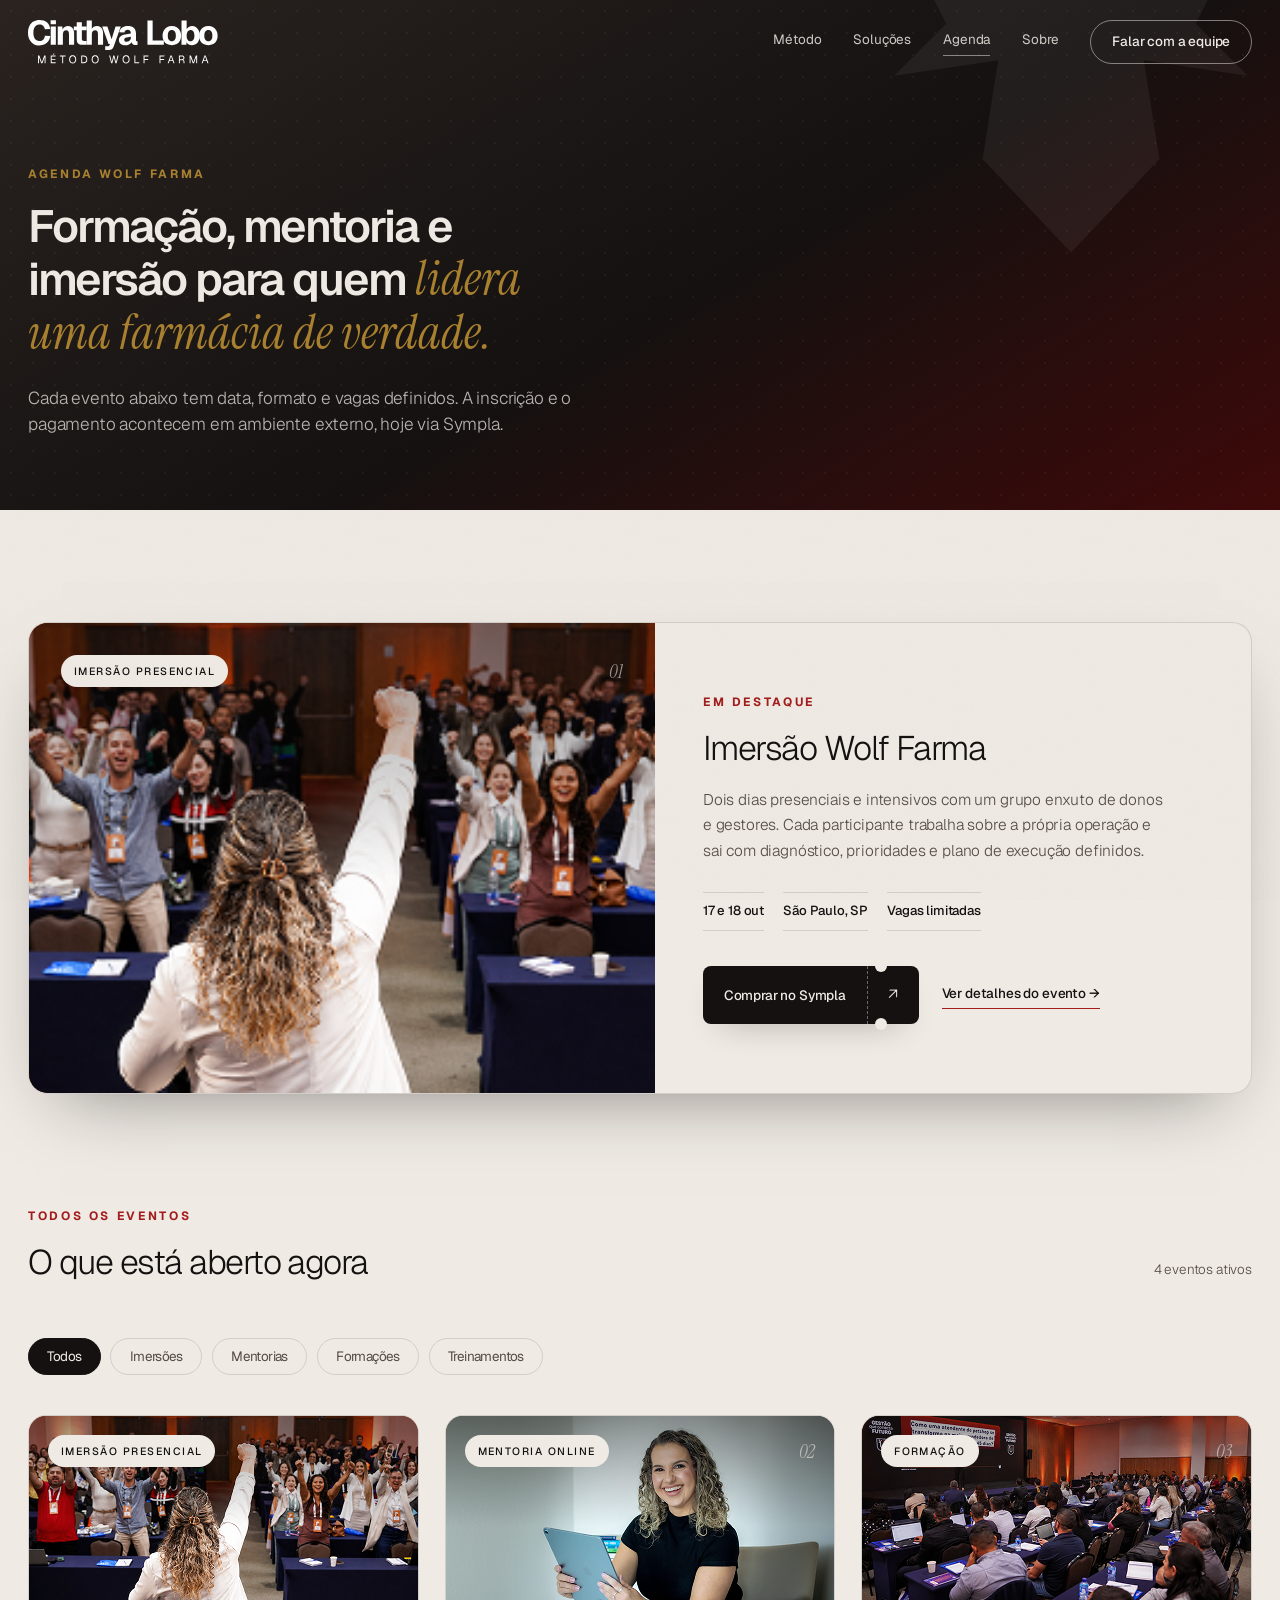
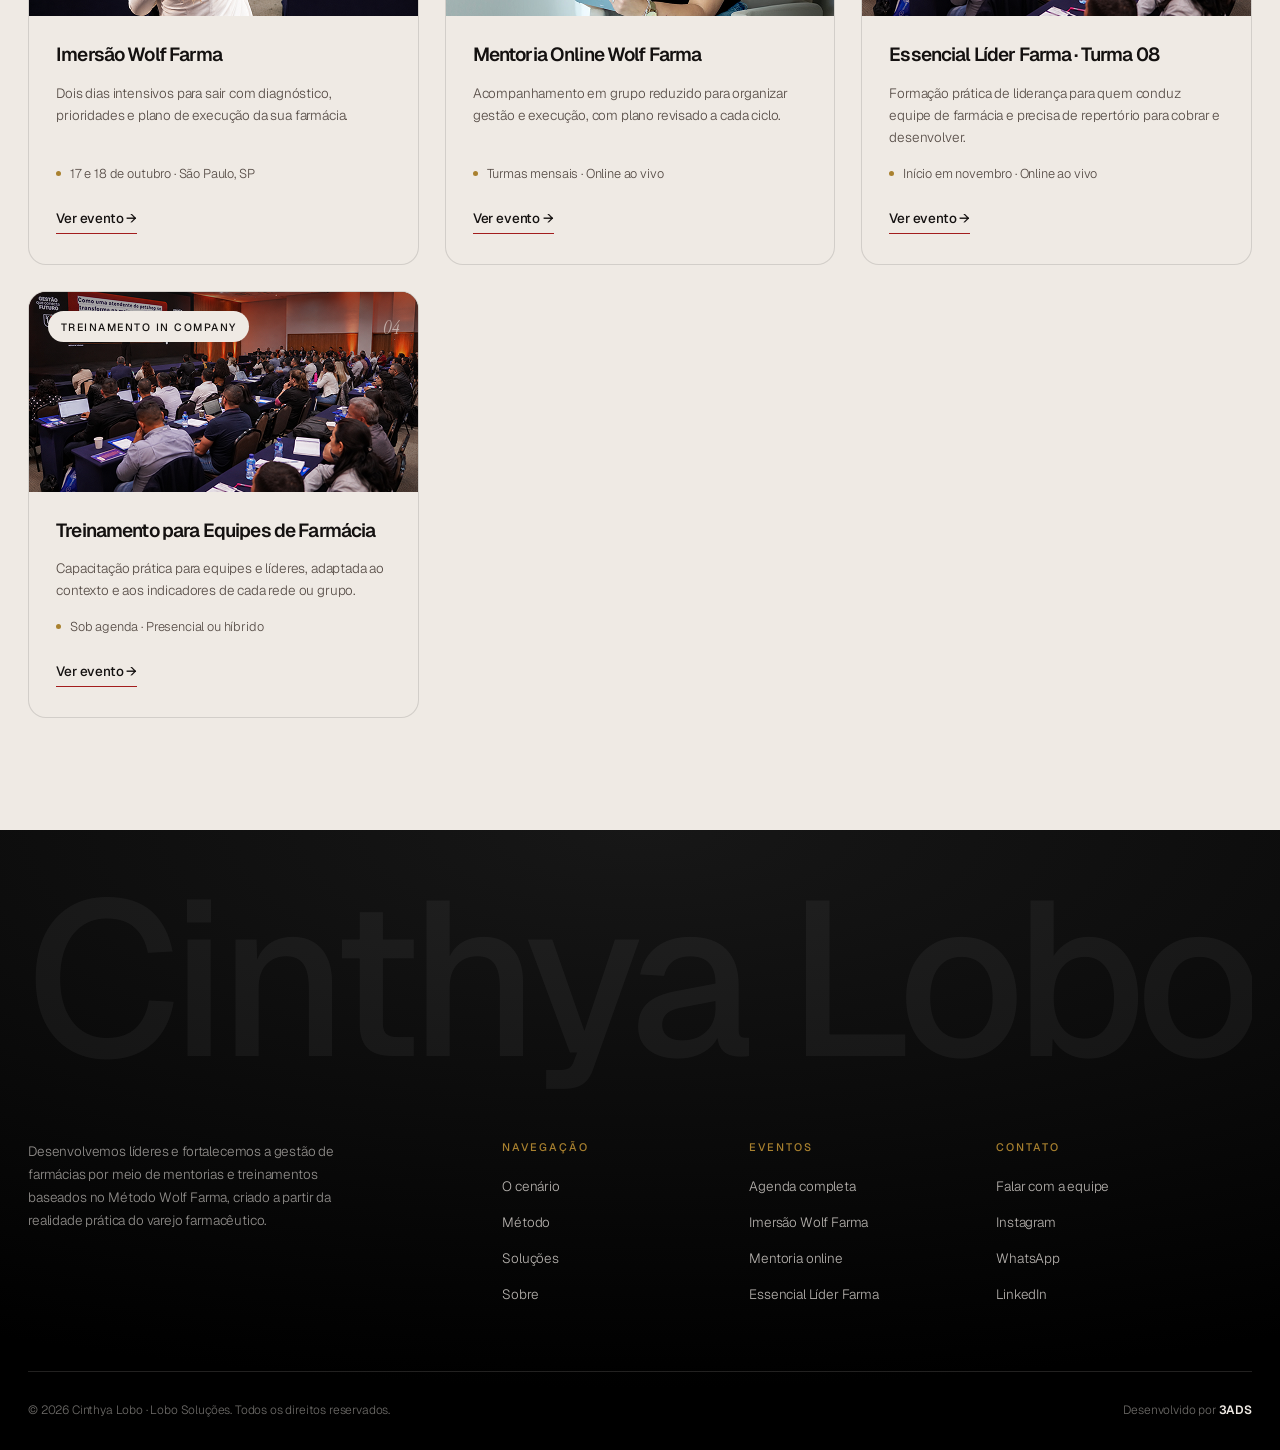
==== eventos/index.html @ bd25d934 "LP Cinthya Lobo — versão inicial Co-Authored-By: Claude Fable 5 <noreply@anthropic.com>" ====
<!DOCTYPE html>
<html lang="pt-BR">
<head>
<meta charset="UTF-8">
<meta name="viewport" content="width=device-width, initial-scale=1.0">
<title>Agenda de eventos — Cinthya Lobo · Método Wolf Farma</title>
<meta name="description" content="Imersões, mentorias e formações do Método Wolf Farma com data aberta. Inscrições em ambiente externo.">
<link rel="icon" href="data:image/svg+xml,%3Csvg xmlns='http://www.w3.org/2000/svg' viewBox='0 0 100 100'%3E%3Crect width='100' height='100' rx='18' fill='%23141110'/%3E%3Cpath d='M50 8 L61 20 L84 14 L74 34 L84 44 L64 41 L67 60 L50 78 L33 60 L36 41 L16 44 L26 34 L16 14 L39 20 Z' fill='%23A31D1D'/%3E%3C/svg%3E">
<link rel="preconnect" href="https://fonts.googleapis.com">
<link rel="preconnect" href="https://fonts.gstatic.com" crossorigin>
<link href="https://fonts.googleapis.com/css2?family=Geist:wght@300;400;500;600&family=Instrument+Serif:ital@0;1&display=swap" rel="stylesheet">
<link rel="stylesheet" href="../assets/styles.css">
</head>
<body>

<header class="site-header over-hero" id="siteHeader">
  <div class="wrap header-row">
    <a class="brand" href="../index.html">
      <img class="brand-logo" src="../assets/logo-topo.svg" alt="Cinthya Lobo">
    </a>

    <div class="nav-group">
      <nav class="main-nav" aria-label="Navegação principal">
        <a href="../index.html#metodo">Método</a>
        <a href="../index.html#solucoes">Soluções</a>
        <a href="index.html" class="current">Agenda</a>
        <a href="../index.html#sobre">Sobre</a>
      </nav>
      <a class="nav-cta" href="../index.html#contato">Falar com a equipe</a>
    </div>

    <button class="burger" id="burgerBtn" aria-label="Abrir menu" aria-expanded="false" aria-controls="mobileNav">
      <span></span><span></span><span></span>
    </button>
  </div>

  <nav class="mobile-nav" id="mobileNav" aria-label="Navegação mobile">
    <div class="wrap inner">
      <a href="../index.html#metodo">Método Wolf Farma</a>
      <a href="../index.html#solucoes">Soluções</a>
      <a href="index.html">Agenda de eventos</a>
      <a href="../index.html#sobre">Sobre a Cinthya</a>
      <a href="../index.html#contato">Falar com a equipe →</a>
    </div>
  </nav>
</header>

<main>

  <!-- ============ HERO DA AGENDA ============ -->
  <section class="hero-page">
    <svg class="watermark" viewBox="0 0 100 100" aria-hidden="true">
      <path d="M50 8 L61 20 L84 14 L74 34 L84 44 L64 41 L67 60 L50 78 L33 60 L36 41 L16 44 L26 34 L16 14 L39 20 Z" fill="currentColor"/>
    </svg>
    <div class="wrap inner">
      <span class="eyebrow on-dark">Agenda Wolf Farma</span>
      <h1>Formação, mentoria e imersão para quem <span class="hl light">lidera uma farmácia de verdade.</span></h1>
      <p class="lead">Cada evento abaixo tem data, formato e vagas definidos. A inscrição e o pagamento acontecem em ambiente externo, hoje via Sympla.</p>
    </div>
  </section>

  <!-- ============ EVENTO EM DESTAQUE ============ -->
  <section class="section">
    <div class="wrap">
      <div class="featured-card" data-reveal>

        <div class="featured-banner">
          <img class="bg" src="../assets/images/product-01.png" alt="Plateia da Imersão Wolf Farma" loading="lazy">
          <div class="banner-top">
            <span class="badge">Imersão presencial</span>
            <span class="index-num">01</span>
          </div>
        </div>

        <div class="featured-panel">
          <span class="eyebrow">Em destaque</span>
          <h2>Imersão Wolf Farma</h2>
          <p class="desc">Dois dias presenciais e intensivos com um grupo enxuto de donos e gestores. Cada participante trabalha sobre a própria operação e sai com diagnóstico, prioridades e plano de execução definidos.</p>

          <div class="meta-row">
            <span class="meta-chip"><strong>17 e 18 out</strong></span>
            <span class="meta-chip"><strong>São Paulo, SP</strong></span>
            <span class="meta-chip"><strong>Vagas limitadas</strong></span>
          </div>

          <div style="display:flex; gap:1.4rem; align-items:center; flex-wrap:wrap;">
            <!-- Checkout externo: URL definitiva a confirmar (Sympla / Eduzz) -->
            <a class="btn-ticket" href="https://www.sympla.com.br/" target="_blank" rel="noopener">
              <span class="notch top"></span><span class="notch bottom"></span>
              <span class="seg seg-label">Comprar no Sympla</span>
              <span class="seg seg-icon"></span>
            </a>
            <a class="link-arrow" href="imersao-wolf-farma.html">Ver detalhes do evento</a>
          </div>
        </div>
      </div>
    </div>
  </section>

  <!-- ============ LISTAGEM (CMS) ============ -->
  <section class="section" style="padding-top:0;">
    <div class="wrap">
      <div class="section-head head-split" data-reveal>
        <div style="max-width:52ch;">
          <span class="eyebrow">Todos os eventos</span>
          <h2>O que está aberto agora</h2>
        </div>
        <span style="font-size:var(--fs-xs); color:var(--ink-soft);">4 eventos ativos</span>
      </div>

      <!-- Filtros: no CMS real viram as categorias cadastradas -->
      <div class="filters" data-reveal>
        <button class="filter active" data-filter="todos">Todos</button>
        <button class="filter" data-filter="imersao">Imersões</button>
        <button class="filter" data-filter="mentoria">Mentorias</button>
        <button class="filter" data-filter="formacao">Formações</button>
        <button class="filter" data-filter="treinamento">Treinamentos</button>
      </div>

      <div class="events-grid" data-reveal>

        <a class="event-card" data-category="imersao" href="imersao-wolf-farma.html">
          <div class="card-banner tone-red">
            <img class="bg" src="../assets/images/product-01.png" alt="Plateia da Imersão Wolf Farma" loading="lazy">
            <div class="banner-top"><span class="badge">Imersão presencial</span><span class="index-num">01</span></div>
          </div>
          <div class="card-body">
            <h3>Imersão Wolf Farma</h3>
            <p class="desc">Dois dias intensivos para sair com diagnóstico, prioridades e plano de execução da sua farmácia.</p>
            <span class="card-date"><span class="dot"></span> 17 e 18 de outubro · São Paulo, SP</span>
            <span class="card-foot"><span class="link-arrow">Ver evento</span></span>
          </div>
        </a>

        <a class="event-card" data-category="mentoria" href="imersao-wolf-farma.html">
          <div class="card-banner tone-ink">
            <img class="bg" src="../assets/images/product-02.png" alt="Cinthya Lobo com tablet na mentoria" loading="lazy">
            <div class="banner-top"><span class="badge">Mentoria online</span><span class="index-num">02</span></div>
          </div>
          <div class="card-body">
            <h3>Mentoria Online Wolf Farma</h3>
            <p class="desc">Acompanhamento em grupo reduzido para organizar gestão e execução, com plano revisado a cada ciclo.</p>
            <span class="card-date"><span class="dot"></span> Turmas mensais · Online ao vivo</span>
            <span class="card-foot"><span class="link-arrow">Ver evento</span></span>
          </div>
        </a>

        <a class="event-card" data-category="formacao" href="imersao-wolf-farma.html">
          <div class="card-banner tone-deep">
            <img class="bg" src="../assets/images/product-03.png" alt="Sala de treinamento do Essencial Líder Farma" loading="lazy">
            <div class="banner-top"><span class="badge">Formação</span><span class="index-num">03</span></div>
          </div>
          <div class="card-body">
            <h3>Essencial Líder Farma · Turma 08</h3>
            <p class="desc">Formação prática de liderança para quem conduz equipe de farmácia e precisa de repertório para cobrar e desenvolver.</p>
            <span class="card-date"><span class="dot"></span> Início em novembro · Online ao vivo</span>
            <span class="card-foot"><span class="link-arrow">Ver evento</span></span>
          </div>
        </a>

        <a class="event-card" data-category="treinamento" href="imersao-wolf-farma.html">
          <div class="card-banner tone-ink">
            <img class="bg" src="../assets/images/product-03.png" alt="Sala de treinamento com equipes de farmácia" loading="lazy">
            <div class="banner-top"><span class="badge">Treinamento in company</span><span class="index-num">04</span></div>
          </div>
          <div class="card-body">
            <h3>Treinamento para Equipes de Farmácia</h3>
            <p class="desc">Capacitação prática para equipes e líderes, adaptada ao contexto e aos indicadores de cada rede ou grupo.</p>
            <span class="card-date"><span class="dot"></span> Sob agenda · Presencial ou híbrido</span>
            <span class="card-foot"><span class="link-arrow">Ver evento</span></span>
          </div>
        </a>

      </div>

      <p class="empty-state" id="emptyState" style="display:none;">Nenhum evento aberto nesta categoria no momento. <a class="link-arrow" href="../index.html#contato">Entrar na lista de espera</a></p>
    </div>
  </section>

</main>

<footer class="site-footer">
  <div class="wrap">
    <svg class="footer-watermark" viewBox="0 0 1240 205" preserveAspectRatio="xMidYMid meet" aria-hidden="true">
      <text x="620" y="172" text-anchor="middle">Cinthya Lobo</text>
    </svg>
    <div class="footer-top">
      <div class="footer-brand">
        <p>Desenvolvemos líderes e fortalecemos a gestão de farmácias por meio de mentorias e treinamentos baseados no Método Wolf Farma, criado a partir da realidade prática do varejo farmacêutico.</p>
      </div>
      <div class="footer-col">
        <h4>Navegação</h4>
        <a href="../index.html#cenario">O cenário</a>
        <a href="../index.html#metodo">Método</a>
        <a href="../index.html#solucoes">Soluções</a>
        <a href="../index.html#sobre">Sobre</a>
      </div>
      <div class="footer-col">
        <h4>Eventos</h4>
        <a href="index.html">Agenda completa</a>
        <a href="imersao-wolf-farma.html">Imersão Wolf Farma</a>
        <a href="index.html">Mentoria online</a>
        <a href="index.html">Essencial Líder Farma</a>
      </div>
      <div class="footer-col">
        <h4>Contato</h4>
        <a href="../index.html#contato">Falar com a equipe</a>
        <a href="#" onclick="return false;">Instagram</a>
        <a href="#" onclick="return false;">WhatsApp</a>
        <a href="#" onclick="return false;">LinkedIn</a>
      </div>
    </div>
    <div class="footer-bottom">
      <span>© 2026 Cinthya Lobo · Lobo Soluções. Todos os direitos reservados.</span>
      <span>Desenvolvido por <a class="dev-credit" href="https://3ads.com.br" target="_blank" rel="noopener">3ADS</a></span>
    </div>
  </div>
</footer>

<script src="../assets/main.js"></script>
</body>
</html>
---- assets/styles.css ----
/* =========================================================
   Cinthya Lobo · Método Wolf Farma — Protótipo
   Design system compartilhado (site one page + CMS de eventos)
   Escala tipográfica baseada na referência Orixo:
   H1 80/88 · H2 40/48 · H3 30/36 · corpo 20/30 · ls -0.4px
   ========================================================= */

:root{
  /* Cor */
  --paper:      #EFEAE4;
  --paper-2:    #E5DED5;
  --paper-line: rgba(20,17,16,.13);
  --ink:        #141110;
  --ink-2:      #2A2320;
  --ink-soft:   #564C46;
  --red:        #7B1414;
  --red-bright: #A31D1D;
  --red-deep:   #3E0909;
  --gold:       #A9812F;

  /* Tipografia */
  --sans: 'Geist', -apple-system, BlinkMacSystemFont, 'Helvetica Neue', sans-serif;
  --serif: 'Instrument Serif', Georgia, serif;
  /* Escala tipográfica alinhada à LP da Paula Cardoso */
  --fs-hero: clamp(29px, 3.9vw, 45px);
  --fs-h2:   clamp(22px, 2.8vw, 34px);
  --fs-h3:   clamp(19px, 1.9vw, 24px);
  --fs-h4:   clamp(17px, 1.6vw, 19px);
  --fs-body: clamp(17px, 1.35vw, 19px);   /* .lead */
  --fs-sm:   15.5px;
  --fs-xs:   13.5px;
  --ls: -.045em;

  /* Elevação e movimento */
  --shadow:   0 30px 70px -34px rgba(20,17,16,.5);
  --shadow-s: 0 14px 34px -20px rgba(20,17,16,.45);
  --ease:     cubic-bezier(.22,1,.36,1);

  /* Layout */
  --wrap: 1240px;
  --radius: 18px;
  --header-h: 84px;
}

*{box-sizing:border-box;}
html{scroll-behavior:smooth; scroll-padding-top:var(--header-h);}
body{
  margin:0;
  background:var(--paper);
  color:var(--ink);
  font-family:var(--sans);
  font-size:16.5px;
  font-weight:300;
  line-height:1.72;
  letter-spacing:-.01em;
  -webkit-font-smoothing:antialiased;
  overflow-x:hidden;
}
img,svg,video{display:block; max-width:100%;}
a{color:inherit;}
button{font-family:inherit;}

/* Grão de filme */
body::before{
  content:"";
  position:fixed; inset:0; z-index:999;
  pointer-events:none; opacity:.045; mix-blend-mode:multiply;
  background-image:url("data:image/svg+xml,%3Csvg xmlns='http://www.w3.org/2000/svg' width='140' height='140'%3E%3Cfilter id='n'%3E%3CfeTurbulence type='fractalNoise' baseFrequency='0.9' numOctaves='2' stitchTiles='stitch'/%3E%3C/filter%3E%3Crect width='100%25' height='100%25' filter='url(%23n)'/%3E%3C/svg%3E");
}

/* ---------- Tipografia ---------- */
h1,h2,h3,h4{
  font-family:var(--sans);
  font-weight:600;
  letter-spacing:var(--ls);
  line-height:1.14;
  margin:0;
}
h1{font-size:var(--fs-hero);}
h2{font-size:var(--fs-h2);}
h3{font-size:var(--fs-h3); line-height:1.25;}
h4{font-size:var(--fs-h4); line-height:1.35;}
p{margin:0; font-weight:300;}

/* Destaque serifado itálico — o único uso de serifada */
.hl{font-family:var(--serif); font-style:italic; font-weight:400; font-size:1.06em; letter-spacing:0; color:var(--red-bright);}
.hl.light{color:var(--gold);}

.eyebrow{
  display:block;
  font-size:12px; letter-spacing:.22em; text-transform:uppercase;
  font-weight:700; color:var(--red-bright); margin-bottom:1rem;
}
.eyebrow.muted{color:var(--gold);}
.eyebrow.on-dark{color:var(--gold);}
.lead{font-size:var(--fs-body); line-height:1.55; color:var(--ink-soft); max-width:56ch;}

.wrap{width:min(var(--wrap), 100% - 3.5rem); margin-inline:auto;}
.section{padding:7rem 0;}
.section.tight{padding:4.5rem 0;}
.section-head{margin:0 auto 3.5rem; max-width:62ch; text-align:center;}
.section-head p{margin-top:1.2rem; margin-inline:auto;}
/* Títulos: base Light, destaque SemiBold na mesma fonte (padrão Figma) */
h2{font-weight:300;}
.strong{font-weight:600; color:var(--red-bright);}
.lead .strong{font-weight:600;}
.head-split{display:flex; align-items:flex-end; justify-content:space-between; gap:2rem; flex-wrap:wrap; max-width:none; text-align:left; margin-inline:0;}
.head-split p{margin-inline:0;}

/* ---------- Reveal ---------- */
[data-reveal]{opacity:0; transform:translateY(28px); transition:opacity .9s var(--ease), transform .9s var(--ease);}
[data-reveal].is-visible{opacity:1; transform:none;}
@media (prefers-reduced-motion:reduce){
  [data-reveal]{opacity:1; transform:none; transition:none;}
  html{scroll-behavior:auto;}
}

/* ---------- Header ---------- */
.site-header{
  position:fixed; top:0; left:0; right:0; z-index:200;
  transition:background .4s var(--ease), border-color .4s, backdrop-filter .4s;
  border-bottom:1px solid transparent;
}
.site-header.solid{
  background:rgba(239,234,228,.9);
  backdrop-filter:blur(14px) saturate(1.1);
  border-bottom-color:var(--paper-line);
}
/* Sobre hero escuro, os itens ficam claros até o header "solidificar" */
.site-header.over-hero .main-nav a{color:rgba(239,234,228,.85);}
.site-header.over-hero .brand-logo{filter:invert(1) brightness(1.6);}
.site-header.over-hero .burger span{background:#EFEAE4;}
.site-header.over-hero .nav-cta{border-color:rgba(239,234,228,.5); color:#EFEAE4;}
.site-header.over-hero .nav-cta:hover{background:#EFEAE4; color:var(--ink);}

.header-row{display:flex; align-items:center; justify-content:space-between; gap:2rem; height:var(--header-h);}
.brand{display:flex; align-items:center; text-decoration:none; flex:none;}
.brand-logo{height:44px; width:auto; display:block;}

.nav-group{display:flex; align-items:center; gap:2rem;}
.main-nav{display:flex; align-items:center; gap:2rem;}
.main-nav a{font-size:var(--fs-xs); font-weight:400; text-decoration:none; color:var(--ink-soft); position:relative; padding-bottom:.25rem; white-space:nowrap; transition:color .3s;}
.main-nav a::after{content:""; position:absolute; left:0; right:100%; bottom:0; height:1px; background:currentColor; opacity:.6; transition:right .35s var(--ease);}
.main-nav a:hover{color:var(--ink);}
.main-nav a:hover::after, .main-nav a.current::after{right:0;}
.main-nav a.current{color:var(--ink);}

.nav-cta{
  font-size:var(--fs-xs); font-weight:500; text-decoration:none; white-space:nowrap;
  border:1px solid var(--ink); color:var(--ink); border-radius:100px;
  padding:.6rem 1.3rem; transition:all .3s var(--ease);
}
.nav-cta:hover{background:var(--ink); color:var(--paper);}

.burger{display:none; flex-direction:column; gap:5px; background:none; border:0; cursor:pointer; padding:.4rem;}
.burger span{width:24px; height:2px; background:var(--ink); transition:transform .35s var(--ease), opacity .3s, background .4s;}
.burger[aria-expanded="true"] span:nth-child(1){transform:translateY(7px) rotate(45deg);}
.burger[aria-expanded="true"] span:nth-child(2){opacity:0;}
.burger[aria-expanded="true"] span:nth-child(3){transform:translateY(-7px) rotate(-45deg);}

.mobile-nav{
  display:none; flex-direction:column;
  background:var(--paper); border-bottom:1px solid var(--paper-line);
  max-height:0; overflow:hidden; transition:max-height .45s var(--ease);
}
.mobile-nav .inner{display:flex; flex-direction:column; padding-bottom:1.2rem;}
.mobile-nav a{padding:1rem 0; text-decoration:none; font-size:1.15rem; border-top:1px solid var(--paper-line); color:var(--ink);}
.mobile-nav.open{max-height:560px;}

/* ---------- Botões ---------- */
.btn{
  display:inline-flex; align-items:center; gap:.55rem; align-self:flex-start;
  font-size:var(--fs-xs); font-weight:500; letter-spacing:var(--ls);
  text-decoration:none; border-radius:100px; padding:.95rem 1.7rem;
  border:1px solid transparent; cursor:pointer;
  transition:transform .3s var(--ease), background .3s, color .3s, border-color .3s;
}
.btn:hover{transform:translateY(-2px);}
.btn-primary{background:var(--red); color:#EFEAE4; box-shadow:var(--shadow-s);}
.btn-primary:hover{background:var(--red-bright);}
.btn-outline{border-color:var(--ink); color:var(--ink);}
.btn-outline:hover{background:var(--ink); color:var(--paper);}
.btn-ink{background:var(--ink); color:var(--paper);}
.btn-ink:hover{background:var(--ink-2);}
.btn-light{border-color:rgba(239,234,228,.55); color:#EFEAE4;}
.btn-light:hover{background:#EFEAE4; color:var(--ink); border-color:#EFEAE4;}
.btn-sm{padding:.7rem 1.3rem;}

/* Botão-ingresso (picotado) — CTA de compra externa */
.btn-ticket{
  --notch-bg: var(--paper);
  display:inline-flex; align-items:stretch; align-self:flex-start;
  position:relative; text-decoration:none; border-radius:8px;
  background:var(--ink); color:var(--paper); box-shadow:var(--shadow-s);
  transition:transform .35s var(--ease), background .3s;
}
.btn-ticket:hover{transform:translateY(-3px); background:var(--red);}
.btn-ticket .seg{padding:.95rem 1.3rem; display:flex; align-items:center;}
.btn-ticket .seg-label{font-size:var(--fs-xs); font-weight:500; white-space:nowrap;}
.btn-ticket .seg-icon{border-left:1px dashed rgba(239,234,228,.4);}
.btn-ticket .seg-icon::before{content:"↗"; font-size:1rem;}
.btn-ticket .notch{position:absolute; left:calc(100% - 2.75rem); width:12px; height:12px; border-radius:50%; background:var(--notch-bg);}
.btn-ticket .notch.top{top:-6px;}
.btn-ticket .notch.bottom{bottom:-6px;}
.btn-ticket.small .seg{padding:.72rem 1rem;}
.btn-ticket.small .notch{left:calc(100% - 2.2rem); width:10px; height:10px;}
.btn-ticket.small .notch.top{top:-5px;}
.btn-ticket.small .notch.bottom{bottom:-5px;}
.btn-ticket.on-dim{--notch-bg: var(--paper-2);}
.btn-ticket.on-dark{--notch-bg: var(--ink);}

.watermark{position:absolute; pointer-events:none; z-index:0;}

/* =========================================================
   HERO FULL IMAGE — tema claro, foto da Cinthya à direita
   ========================================================= */
/* Fundo claro atrás dos cantos arredondados, para casar com a seção seguinte */
.hero-wrap{background:var(--paper);}
.hero-full{
  position:relative;
  min-height:clamp(560px, 50vw, 820px);
  display:flex; align-items:center;
  overflow:hidden; color:var(--ink);
  padding:150px 0 clamp(120px, 12vw, 190px);
  border-bottom-left-radius:120px; border-bottom-right-radius:120px;
  background:#F2F0EE;
}
.hero-media{position:absolute; inset:0; z-index:0;}
.hero-media img{width:100%; height:100%; object-fit:cover; object-position:center 30%;}
/* Véu claro à esquerda para garantir a leitura do texto sobre a foto */
.hero-full::after{
  content:""; position:absolute; inset:0; z-index:1; pointer-events:none;
  background:linear-gradient(95deg, rgba(242,240,238,.92) 0%, rgba(242,240,238,.72) 30%, rgba(242,240,238,.18) 52%, rgba(242,240,238,0) 68%);
}
.hero-inner{position:relative; z-index:2;}
/* Coluna de conteúdo estreita à esquerda — a foto respira à direita */
.hero-content{position:relative; z-index:2; max-width:min(510px, 48%);}
.hero-full .eyebrow{color:var(--red-bright); margin-bottom:0;}
.hero-full h1{margin:20px 0 18px; color:var(--red);}
.hero-full .hl{color:var(--red-bright);}
.hero-full .lead{color:var(--ink-soft); max-width:46ch;}
.hero-actions{display:flex; gap:.9rem; margin-top:32px; flex-wrap:wrap;}
.hero-full .btn-light{border-color:rgba(123,20,20,.35); color:var(--red); background:rgba(255,255,255,.55);}
.hero-full .btn-light:hover{background:var(--red); color:#fff; border-color:var(--red);}

/* Faixas diagonais — deslocamento horizontal controlado pelo scroll (main.js) */
.tickers{
  position:relative; z-index:5;
  margin-top:clamp(-84px, -5.5vw, -46px);
  pointer-events:none;
}
.ticker{
  position:relative; width:112vw; left:-6vw;
  white-space:nowrap; overflow:hidden;
  padding:14px 0;
  font-size:clamp(15px, 1.5vw, 21px);
  font-weight:600; letter-spacing:-.01em;
  box-shadow:0 18px 40px -22px rgba(20,17,16,.45);
}
.ticker .track{display:inline-flex; will-change:transform;}
.ticker .group{display:inline-block; padding-right:.5ch;}
.ticker em{
  font-family:var(--serif); font-style:italic; font-weight:400;
  padding:0 .9ch;
}
.ticker.t-blur{
  transform:rotate(-2.4deg);
  background:rgba(247,243,238,.55);
  backdrop-filter:blur(14px); -webkit-backdrop-filter:blur(14px);
  color:var(--red-deep);
  /* faixa de trás fora de foco — reforça a profundidade em relação à faixa vinho */
  filter:blur(3.5px);
}
.ticker.t-blur em{color:var(--red-bright);}
.ticker.t-wine{
  transform:rotate(1.7deg);
  background:var(--red);
  color:var(--paper);
  margin-top:-34px;
}
.ticker.t-wine em{color:var(--gold);}

/* Hero compacto (páginas internas) */
.hero-page{
  position:relative; overflow:hidden; color:#EFEAE4;
  padding:calc(var(--header-h) + 5rem) 0 4.5rem;
  background:linear-gradient(150deg, #2A2320 0%, var(--ink) 55%, var(--red-deep) 100%);
}
.hero-page::before{content:""; position:absolute; inset:0; background-image:radial-gradient(rgba(255,255,255,.12) 1px, transparent 1.4px); background-size:22px 22px; opacity:.35;}
.hero-page .watermark{right:-4%; top:-30%; width:520px; color:#EFEAE4; opacity:.06;}
.hero-page .inner{position:relative; z-index:2;}
.hero-page h1{max-width:18ch;}
.hero-page .lead{margin-top:1.5rem; color:rgba(239,234,228,.75);}

/* ---------- Stats ---------- */
.stats-grid{display:grid; grid-template-columns:repeat(4,1fr);}
.stat{padding:2.6rem 1.8rem; border-left:1px solid var(--paper-line);}
.stat:first-child{border-left:0; padding-left:0;}
.stat .num{font-size:clamp(2.4rem,3.9vw,3.5rem); font-weight:500; color:var(--red); line-height:1; letter-spacing:var(--ls);}
.stat .label{margin-top:.9rem; font-size:var(--fs-xs); color:var(--ink-soft); line-height:1.5; max-width:26ch;}
.band-line{border-top:1px solid var(--paper-line); border-bottom:1px solid var(--paper-line);}

/* ---------- Dores — cards com ícone ---------- */
.pain-grid{display:grid; grid-template-columns:repeat(3,1fr); gap:20px;}
.pain-card{
  background:#fff; border:1px solid var(--paper-line); border-radius:var(--radius);
  padding:clamp(24px, 2.2vw, 32px);
  display:flex; flex-direction:column; gap:14px;
  transition:transform .35s var(--ease), box-shadow .35s var(--ease);
}
.pain-card:hover{transform:translateY(-4px); box-shadow:var(--shadow-s);}
.pain-card .ico{
  width:52px; height:52px; flex:none;
  display:flex; align-items:center; justify-content:center;
  background:rgba(163,29,29,.08); border-radius:14px; color:var(--red);
}
.pain-card .ico svg{width:26px; height:26px;}
.pain-card h3{font-size:var(--fs-h4);}
.pain-card p{color:var(--ink-soft); font-size:var(--fs-sm); line-height:1.6;}

/* ---------- Faixa de citação — palavras acendem com o scroll ---------- */
.quote-band{background:var(--ink); color:var(--paper); position:relative; overflow:hidden;}
.quote-band{display:flex; align-items:center; min-height:850px;}
.quote-band .wrap{width:100%;}
.quote-inner{
  position:relative; z-index:1;
  padding:4rem 0;
  margin-inline:auto; text-align:center;
}
.quote-inner blockquote{
  margin:0;
  font-size:clamp(24px, 3vw, 42px);
  line-height:1.35; font-weight:400; letter-spacing:-.02em;
}
/* Destaque da citação: maior que o corpo da frase */
.quote-inner blockquote .hl{font-size:1.16em; line-height:1.2;}
/* Palavras: começam apagadas e acendem conforme o progresso do scroll */
.quote-inner blockquote .w{
  color:rgba(239,234,228,.16);
  filter:blur(7px);
  transition:color .5s var(--ease), filter .7s var(--ease);
}
.quote-inner blockquote .w.lit{color:var(--paper); filter:blur(0);}
.quote-inner blockquote .hl .w.lit{color:var(--gold);}
.quote-inner cite{display:block; margin-top:1.5rem; font-style:normal; font-size:.62rem; letter-spacing:.22em; text-transform:uppercase; color:rgba(169,129,47,.75);}

/* ---------- Método (pilares) ---------- */
.pillars{display:grid; grid-template-columns:repeat(5,1fr); gap:16px;}
.pillar{
  background:#fff; border:1px solid var(--paper-line); border-radius:var(--radius);
  padding:26px 22px;
  display:flex; flex-direction:column;
  transition:transform .35s var(--ease), box-shadow .35s var(--ease);
}
.pillar:hover{transform:translateY(-4px); box-shadow:var(--shadow-s);}
.pillar .top{display:flex; align-items:center; margin-bottom:16px;}
.pillar .ico{
  width:48px; height:48px; flex:none;
  display:flex; align-items:center; justify-content:center;
  background:rgba(163,29,29,.08); border-radius:13px; color:var(--red);
}
.pillar .ico svg{width:24px; height:24px;}
.pillar h3{font-size:var(--fs-h4); margin:0 0 .55rem;}
.pillar p{font-size:var(--fs-xs); color:var(--ink-soft); line-height:1.6;}

/* ---------- Seções escuras com divisor no topo ---------- */
.section.dark-band{background:#000; padding-top:0; position:relative;}
.band-divider{display:flex; justify-content:center; margin-bottom:clamp(3rem, 5vw, 4.5rem);}
.band-divider img{width:min(674px, 84vw); height:auto; display:block;}
.dark-band h2{color:var(--paper);}
.dark-band .lead{color:rgba(239,234,228,.7);}
.dark-band .hl{color:var(--red-bright);}
.dark-band .about-body p{color:rgba(239,234,228,.75);}
.dark-band .credentials{border-top-color:rgba(239,234,228,.14);}
.dark-band .credentials li{color:rgba(239,234,228,.7); border-bottom-color:rgba(239,234,228,.12);}
.dark-band .credentials li::before{color:var(--red-bright);}
/* Soluções: base do título em vermelho, destaque claro (padrão do layout) */
#solucoes h2{color:var(--red-bright);}
#solucoes h2 .strong{color:var(--paper);}

/* ---------- Soluções — cards empilhados no scroll ---------- */
.stack{display:flex; flex-direction:column; gap:28px;}
.stack-card{
  position:sticky;
  display:grid; grid-template-columns:1.02fr .98fr;
  border-radius:26px; overflow:hidden;
  min-height:min(480px, 72svh);
  box-shadow:0 -18px 50px -30px rgba(20,17,16,.35), var(--shadow);
}
/* Cada card gruda um pouco mais abaixo — efeito de leque ao empilhar */
.stack-card:nth-child(1){top:calc(var(--header-h) + 16px);}
.stack-card:nth-child(2){top:calc(var(--header-h) + 34px);}
.stack-card:nth-child(3){top:calc(var(--header-h) + 52px);}
.stack-card:nth-child(4){top:calc(var(--header-h) + 70px);}
.stack-card:last-child{margin-bottom:0;}

.stack-body{
  padding:clamp(30px, 3.4vw, 52px);
  display:flex; flex-direction:column; justify-content:center; gap:1.1rem;
}
.stack-body .tag{font-size:.7rem; letter-spacing:.16em; text-transform:uppercase; font-weight:700; color:var(--red-bright);}
.stack-body h3{font-size:var(--fs-h2);}
.stack-body p{font-size:var(--fs-sm); line-height:1.65; max-width:48ch;}
.stack-body ul{margin:.3rem 0 0; padding:0; list-style:none; display:flex; flex-direction:column; gap:.55rem;}
.stack-body li{font-size:var(--fs-xs); display:flex; gap:.65rem;}
.stack-body li::before{content:"—"; color:var(--gold); flex:none;}
.stack-body .btn{margin-top:1rem;}

.stack-media{position:relative; overflow:hidden; min-height:260px;}
.stack-media img{position:absolute; inset:0; width:100%; height:100%; object-fit:cover;}
.stack-media .veil{position:absolute; inset:0;}
.stack-media .tag-ph{
  position:absolute; right:16px; bottom:14px; z-index:2;
  font-size:.64rem; color:rgba(255,255,255,.85);
  background:rgba(20,17,16,.35); backdrop-filter:blur(4px);
  border:1px dashed rgba(255,255,255,.35); border-radius:100px; padding:.32rem .7rem;
}

/* Temas dos cards */
.stack-card.on-light{background:#fff; color:var(--ink);}
.stack-card.on-light p, .stack-card.on-light li{color:var(--ink-soft);}
.stack-card.on-dark{background:var(--ink); color:var(--paper);}
.stack-card.on-dark p, .stack-card.on-dark li{color:rgba(239,234,228,.75);}
.stack-card.on-dark .tag{color:var(--gold);}
.stack-card.on-wine{background:var(--red-deep); color:var(--paper);}
.stack-card.on-wine p, .stack-card.on-wine li{color:rgba(239,234,228,.78);}
.stack-card.on-wine .tag{color:var(--gold);}
.stack-card.on-wine .btn-light{border-color:rgba(239,234,228,.5);}
/* Véus quase nulos — as imagens já fundem com a cor do card */
.stack-media .veil.to-dark{background:linear-gradient(90deg, rgba(20,17,16,.3) 0%, rgba(20,17,16,.06) 35%, rgba(20,17,16,0) 60%);}
.stack-media .veil.to-wine{background:linear-gradient(90deg, rgba(62,9,9,.3) 0%, rgba(62,9,9,.06) 35%, rgba(62,9,9,0) 60%);}
.stack-media .veil.to-light{background:linear-gradient(90deg, rgba(255,255,255,.35) 0%, rgba(255,255,255,.08) 35%, rgba(255,255,255,0) 60%);}

/* ---------- Para quem ---------- */
/* Comparativo "para quem é / não é" — dois cards de mesmo peso */
.fit-grid{display:grid; grid-template-columns:1fr 1fr; gap:24px; align-items:stretch;}
.fit-card{
  border-radius:24px; padding:clamp(28px, 3vw, 44px);
  display:flex; flex-direction:column;
}
.fit-card header{display:flex; align-items:center; gap:14px; margin-bottom:1.6rem;}
.fit-card h3{font-size:var(--fs-h3);}
.fit-ico{
  width:46px; height:46px; flex:none; border-radius:50%;
  display:flex; align-items:center; justify-content:center;
}
.fit-ico svg{width:22px; height:22px;}
.fit-card ul{list-style:none; margin:0; padding:0;}
.fit-card li{
  padding:1.05rem 0; display:flex; gap:.9rem;
  font-size:var(--fs-sm); line-height:1.55;
}
.fit-card li::before{flex:none; font-weight:600;}
.fit-card.yes{background:#fff; border:1px solid var(--paper-line); color:var(--ink);}
.fit-card.yes li{color:var(--ink-soft); border-bottom:1px solid var(--paper-line);}
.fit-card.yes li:last-child{border-bottom:0;}
.fit-card.yes li::before{content:"✓"; color:var(--red-bright);}
.fit-card.yes .fit-ico{background:rgba(163,29,29,.09); color:var(--red-bright);}
.fit-card.no{background:var(--ink); color:var(--paper);}
.fit-card.no li{color:rgba(239,234,228,.75); border-bottom:1px solid rgba(239,234,228,.12);}
.fit-card.no li:last-child{border-bottom:0;}
.fit-card.no li::before{content:"✕"; color:var(--gold);}
.fit-card.no .fit-ico{background:rgba(239,234,228,.1); color:var(--gold);}
.fit-note{
  margin-top:auto; padding-top:1.5rem;
  font-size:var(--fs-xs); line-height:1.7; color:rgba(239,234,228,.6);
  border-top:1px solid rgba(239,234,228,.12);
}

/* ---------- Sobre ---------- */
.about{display:grid; grid-template-columns:.8fr 1.2fr; gap:4rem; align-items:start;}
.portrait{
  position:relative; aspect-ratio:3/4; border-radius:var(--radius); overflow:hidden;
}
.portrait img{position:absolute; inset:0; width:100%; height:100%; object-fit:cover;}
.about-body p{color:var(--ink-soft); line-height:1.7; margin-bottom:1.2rem;}
.credentials{margin:2.5rem 0 0; padding:0; list-style:none; border-top:1px solid var(--paper-line);}
.credentials li{padding:1rem 0; border-bottom:1px solid var(--paper-line); font-size:var(--fs-xs); color:var(--ink-soft); display:flex; gap:.9rem;}
.credentials li::before{content:"›"; color:var(--gold); flex:none;}

/* ---------- Cards de evento ---------- */
.events-grid{display:grid; grid-template-columns:repeat(3,1fr); gap:1.6rem;}
.events-grid.cols-2{grid-template-columns:repeat(2,1fr);}
.event-card{
  background:var(--paper); border:1px solid var(--paper-line); border-radius:var(--radius);
  overflow:hidden; display:flex; flex-direction:column; text-decoration:none;
  transition:transform .4s var(--ease), box-shadow .4s var(--ease);
}
.event-card:hover{transform:translateY(-6px); box-shadow:var(--shadow);}
.card-banner{height:200px; position:relative; padding:1.2rem; display:flex; flex-direction:column; justify-content:space-between; overflow:hidden;}
/* Foto do evento como fundo do banner; scrim garante a leitura do badge */
.card-banner .bg, .featured-banner .bg{position:absolute; inset:0; width:100%; height:100%; object-fit:cover; z-index:0;}
.card-banner:has(.bg)::after, .featured-banner:has(.bg)::after{content:""; position:absolute; inset:0; z-index:1; background:linear-gradient(180deg, rgba(20,17,16,.42) 0%, rgba(20,17,16,0) 55%);}
.card-banner:has(.bg)::before, .featured-banner:has(.bg)::before{display:none;}
.card-banner .banner-top, .featured-banner .banner-top{position:relative; z-index:2;}
.card-banner::before{content:""; position:absolute; inset:0; background-image:radial-gradient(rgba(255,255,255,.14) 1px, transparent 1.4px); background-size:16px 16px; opacity:.3;}
.card-banner .watermark{right:-18%; bottom:-28%; width:58%; color:rgba(255,255,255,.055);}
.tone-red{background:linear-gradient(150deg, var(--red-bright) 0%, var(--red) 50%, var(--red-deep) 100%);}
.tone-ink{background:linear-gradient(150deg, #3B2A23 0%, var(--ink) 70%);}
.tone-deep{background:linear-gradient(150deg, var(--red-deep) 0%, var(--ink) 92%);}
.banner-top{position:relative; z-index:2; display:flex; justify-content:space-between; align-items:flex-start; gap:1rem;}
.badge{display:inline-block; font-size:.66rem; font-weight:500; letter-spacing:.14em; text-transform:uppercase; color:var(--ink); background:var(--paper); padding:.42rem .8rem; border-radius:100px;}
.index-num{font-family:var(--serif); font-style:italic; font-size:1.2rem; color:rgba(239,234,228,.6);}
.banner-ph{position:relative; z-index:2; align-self:flex-start; font-size:.66rem; color:rgba(239,234,228,.7); border:1px dashed rgba(239,234,228,.32); border-radius:100px; padding:.32rem .75rem;}
.card-body{padding:1.7rem 1.7rem 1.9rem; display:flex; flex-direction:column; gap:.9rem; flex:1;}
.card-body h3{font-size:var(--fs-h4);}
.card-body .desc{color:var(--ink-soft); font-size:var(--fs-xs); line-height:1.65; flex:1;}
.card-date{font-size:.8rem; color:var(--ink-soft); display:flex; align-items:center; gap:.55rem;}
.card-date .dot{width:5px; height:5px; border-radius:50%; background:var(--gold); flex:none;}
.card-foot{margin-top:.5rem; display:flex; gap:1rem; align-items:center; flex-wrap:wrap;}
.link-arrow{font-size:var(--fs-xs); font-weight:500; text-decoration:none; color:var(--ink); border-bottom:1px solid var(--red-bright); padding-bottom:.15rem; transition:gap .3s;}
.link-arrow::after{content:" →";}

/* Evento em destaque */
.featured-card{
  display:grid; grid-template-columns:1.05fr 1fr;
  border:1px solid var(--paper-line); border-radius:20px; overflow:hidden;
  background:var(--paper); box-shadow:var(--shadow);
}
.featured-banner{
  position:relative; min-height:470px; padding:2rem; overflow:hidden;
  display:flex; flex-direction:column; justify-content:space-between;
  background:linear-gradient(155deg, var(--red-bright) 0%, var(--red) 45%, var(--red-deep) 100%);
}
.featured-banner::before{content:""; position:absolute; inset:0; background-image:radial-gradient(rgba(255,255,255,.16) 1px, transparent 1.4px); background-size:20px 20px; opacity:.35;}
.featured-banner .watermark{right:-14%; bottom:-22%; width:70%; color:rgba(255,255,255,.07);}
.featured-panel{padding:3rem; display:flex; flex-direction:column; justify-content:center;}
.featured-panel h2{margin-bottom:1.2rem;}
.featured-panel .desc{color:var(--ink-soft); line-height:1.65; font-size:var(--fs-sm); max-width:46ch;}
.meta-row{display:flex; flex-wrap:wrap; gap:.7rem 1.2rem; margin:1.8rem 0 2.2rem;}
.meta-chip{display:flex; align-items:center; gap:.4rem; font-size:.82rem; color:var(--ink-soft); border-top:1px solid var(--paper-line); border-bottom:1px solid var(--paper-line); padding:.45rem 0;}
.meta-chip strong{color:var(--ink); font-weight:500;}

/* ---------- Filtros do CMS ---------- */
.filters{display:flex; gap:.6rem; flex-wrap:wrap; margin-bottom:2.5rem;}
.filter{
  font-size:var(--fs-xs); font-weight:400; border:1px solid var(--paper-line);
  background:transparent; color:var(--ink-soft); border-radius:100px;
  padding:.55rem 1.15rem; cursor:pointer; letter-spacing:var(--ls);
  transition:all .3s var(--ease);
}
.filter:hover{border-color:var(--ink); color:var(--ink);}
.filter.active{background:var(--ink); border-color:var(--ink); color:var(--paper);}
.empty-state{padding:3rem 0; color:var(--ink-soft); font-size:var(--fs-sm);}

/* ---------- Depoimentos ---------- */
.testimonials{display:grid; grid-template-columns:repeat(3,1fr); gap:1.6rem;}
.testimonial{border:1px solid var(--paper-line); border-radius:var(--radius); padding:2.2rem; background:var(--paper); display:flex; flex-direction:column; gap:1.3rem;}
.testimonial .qm{font-family:var(--serif); font-style:italic; font-size:3rem; line-height:.5; color:var(--red-bright);}
.testimonial p{font-size:var(--fs-sm); line-height:1.7; color:var(--ink-soft); flex:1;}
.testimonial .who{font-size:var(--fs-xs); font-weight:500;}
.testimonial .who span{display:block; font-weight:300; color:var(--ink-soft); margin-top:.25rem;}

/* ---------- Próximo passo / formulário ---------- */
.next-step{background:#000; color:var(--paper); position:relative; overflow:hidden;}
.next-step .watermark{left:-5%; bottom:-32%; width:460px; color:var(--paper); opacity:.05;}
.next-grid{position:relative; z-index:1; display:grid; grid-template-columns:1fr 1.05fr; gap:4.5rem; align-items:start;}
.next-copy h2{color:var(--paper);}
.next-copy p{color:rgba(239,234,228,.7); line-height:1.65; margin-top:1.4rem;}
.next-copy ul{list-style:none; padding:0; margin:2.4rem 0 0;}
.next-copy li{padding:.95rem 0; border-top:1px solid rgba(239,234,228,.14); font-size:var(--fs-xs); color:rgba(239,234,228,.8); display:flex; gap:.9rem;}
.next-copy li::before{content:"✓"; color:var(--red-bright); flex:none;}
.form-card{background:var(--paper); color:var(--ink); border-radius:var(--radius); padding:2.6rem;}
.form-card h3{margin-bottom:1.8rem;}
.field-row{display:grid; grid-template-columns:1fr 1fr; gap:1.2rem;}
.field{display:flex; flex-direction:column; gap:.45rem; margin-bottom:1.3rem;}
.field label{font-size:.7rem; letter-spacing:.12em; text-transform:uppercase; font-weight:500; color:var(--ink-soft);}
.field input, .field select, .field textarea{
  font-family:inherit; font-size:var(--fs-sm); font-weight:300; color:var(--ink); letter-spacing:var(--ls);
  background:transparent; border:0; border-bottom:1px solid var(--paper-line);
  padding:.6rem 0; transition:border-color .3s;
}
.field input:focus, .field select:focus, .field textarea:focus{outline:none; border-bottom-color:var(--red-bright);}
.field textarea{resize:vertical; min-height:76px;}
.form-note{font-size:.72rem; color:var(--ink-soft); margin-top:1.2rem; line-height:1.5;}
.form-ok{margin-top:1rem; font-size:var(--fs-xs); color:var(--red-bright); display:none;}
.form-ok.show{display:block;}

/* ---------- Footer ---------- */
.site-footer{
  /* Segue o fundo preto das seções escuras — radial sutil #171717 → #000 */
  background:radial-gradient(120% 90% at 50% 0%, #171717 0%, #000 100%);
  color:var(--paper); padding:3.5rem 0 1.8rem; position:relative; overflow:hidden;
}
/* Nome gigante em marca d'água — SVG com textLength trava o texto
   exatamente na largura da seção em qualquer viewport */
.footer-watermark{
  display:block; width:100%; height:auto;
  user-select:none; pointer-events:none;
  margin-bottom:clamp(2rem, 4vw, 3.5rem);
}
.footer-watermark text{
  font-family:var(--sans);
  font-size:222px; font-weight:500; letter-spacing:-.045em;
  fill:rgba(239,234,228,.05);
}
.footer-top{position:relative; z-index:1; display:grid; grid-template-columns:1.5fr .7fr .7fr .9fr; gap:3rem; padding-bottom:3.2rem; border-bottom:1px solid rgba(239,234,228,.14);}
.footer-brand p{color:rgba(239,234,228,.6); font-size:var(--fs-xs); line-height:1.7; max-width:38ch;}
.footer-col h4{font-size:.68rem; letter-spacing:.18em; text-transform:uppercase; color:var(--gold); margin:0 0 1.3rem; font-weight:500;}
.footer-col a{display:block; color:rgba(239,234,228,.75); text-decoration:none; font-size:var(--fs-xs); margin-bottom:.8rem; transition:color .25s;}
.footer-col a:hover{color:var(--paper);}
.footer-bottom{position:relative; z-index:1; display:flex; justify-content:space-between; align-items:center; padding-top:1.8rem; font-size:.75rem; color:rgba(239,234,228,.45); flex-wrap:wrap; gap:.6rem;}
.dev-credit{color:var(--paper); font-weight:600; text-decoration:none;}
.dev-credit:hover{color:var(--gold);}

/* ---------- Página interna de evento ---------- */
.event-banner-full{
  position:relative; overflow:hidden; color:#EFEAE4;
  min-height:62svh; display:flex; align-items:flex-end;
  padding:calc(var(--header-h) + 4rem) 0 3rem;
  background:linear-gradient(150deg, var(--red-bright) 0%, var(--red) 42%, var(--red-deep) 100%);
}
.event-banner-full::before{content:""; position:absolute; inset:0; background-image:radial-gradient(rgba(255,255,255,.15) 1px, transparent 1.4px); background-size:22px 22px; opacity:.35;}
.event-banner-full::after{content:""; position:absolute; inset:0; background:linear-gradient(180deg, rgba(20,17,16,.55) 0%, rgba(20,17,16,.1) 40%, rgba(20,17,16,.6) 100%);}
.event-banner-full .watermark{right:-10%; bottom:-40%; width:56%; color:rgba(255,255,255,.06); z-index:1;}
.event-banner-full .inner{position:relative; z-index:3;}
.event-banner-full h1{max-width:16ch;}
.breadcrumb{font-size:var(--fs-xs); color:rgba(239,234,228,.65); margin-bottom:1.6rem;}
.breadcrumb a{text-decoration:none; border-bottom:1px solid rgba(239,234,228,.35);}
.breadcrumb a:hover{border-bottom-color:#EFEAE4;}
.event-meta-inline{display:flex; gap:1.6rem; flex-wrap:wrap; margin-top:1.8rem; font-size:var(--fs-xs); color:rgba(239,234,228,.8);}
.event-meta-inline span{display:flex; align-items:center; gap:.5rem;}
.event-meta-inline .dot{width:5px; height:5px; border-radius:50%; background:var(--gold);}

.event-layout{display:grid; grid-template-columns:1.6fr .8fr; gap:4rem; padding:4.5rem 0 7rem; align-items:start;}
.event-content .summary{font-size:var(--fs-body); line-height:1.6; color:var(--ink); padding-bottom:2rem; border-bottom:1px solid var(--paper-line);}
.event-content h2{font-size:var(--fs-h3); margin:3rem 0 1.1rem;}
.event-content p{color:var(--ink-soft); line-height:1.7; margin-bottom:1.2rem; font-size:var(--fs-sm);}
.event-content ul{padding:0; list-style:none; margin:0;}
.event-content ul li{padding:.85rem 0; border-bottom:1px solid var(--paper-line); color:var(--ink-soft); display:flex; gap:.9rem; font-size:var(--fs-sm);}
.event-content ul li::before{content:"—"; color:var(--gold); flex:none;}
.event-aside{position:sticky; top:calc(var(--header-h) + 1.5rem); border:1px solid var(--paper-line); border-radius:var(--radius); padding:2rem; background:var(--paper-2);}
.event-aside h3{font-size:var(--fs-h4); margin-bottom:1.4rem;}
.aside-row{display:flex; flex-direction:column; gap:.25rem; padding:.95rem 0; border-top:1px solid var(--paper-line);}
.aside-row .k{font-size:.68rem; letter-spacing:.14em; text-transform:uppercase; color:var(--ink-soft);}
.aside-row .v{font-size:var(--fs-sm); font-weight:500;}
.aside-cta{margin-top:1.8rem;}
.aside-note{margin-top:1.1rem; font-size:.72rem; color:var(--ink-soft); line-height:1.55;}

/* ---------- Responsivo ---------- */
@media (max-width:1024px){
  .hero-content{max-width:min(560px, 62%);}
  .pillars{grid-template-columns:repeat(2,1fr);}
  .events-grid{grid-template-columns:repeat(2,1fr);}
  .testimonials{grid-template-columns:1fr;}
  .footer-top{grid-template-columns:1fr 1fr; gap:2.4rem;}
  .event-layout{grid-template-columns:1fr; gap:2.8rem;}
  .event-aside{position:static;}
}
@media (max-width:920px){
  .hero-full{
    min-height:auto; padding:130px 0 96px;
    border-bottom-left-radius:40px; border-bottom-right-radius:40px;
  }
  /* Em telas estreitas a foto vira fundo à direita; o véu cobre mais para manter a leitura */
  .hero-media img{object-position:78% 30%;}
  .hero-full::after{background:linear-gradient(180deg, rgba(242,240,238,.94) 0%, rgba(242,240,238,.86) 55%, rgba(242,240,238,.55) 100%);}
  .hero-content{max-width:none;}
  .hero-full .lead{max-width:none;}
  .main-nav, .nav-cta{display:none;}
  .burger{display:flex;}
  .mobile-nav{display:flex;}
  .section{padding:4.5rem 0;}
  .stats-grid{grid-template-columns:repeat(2,1fr);}
  .stat{border-left:0; border-top:1px solid var(--paper-line); padding-left:0;}
  .stat:nth-child(-n+2){border-top:0;}
  .pain-grid{grid-template-columns:1fr;}
  /* Empilhamento desligado no mobile: cards fluem normalmente, imagem no topo */
  .stack-card{position:static; grid-template-columns:1fr; min-height:0;}
  .stack-media{order:-1; min-height:220px;}
  .stack-media .veil.to-dark{background:linear-gradient(180deg, rgba(20,17,16,0) 55%, rgba(20,17,16,.3) 100%);}
  .stack-media .veil.to-wine{background:linear-gradient(180deg, rgba(62,9,9,0) 55%, rgba(62,9,9,.3) 100%);}
  .stack-media .veil.to-light{background:linear-gradient(180deg, rgba(255,255,255,0) 55%, rgba(255,255,255,.35) 100%);}
  .fit-grid{grid-template-columns:1fr;}
  .about, .next-grid{grid-template-columns:1fr; gap:2.8rem;}
  .featured-card{grid-template-columns:1fr;}
  .featured-banner{min-height:280px;}
  .events-grid, .events-grid.cols-2{grid-template-columns:1fr;}
  .quote-band{min-height:80svh;}
  .quote-inner{max-width:none; padding:4rem 0;}
}
@media (max-width:560px){
  .wrap{width:min(var(--wrap), 100% - 2.4rem);}
  .pillars{grid-template-columns:1fr;}
  .featured-panel, .solution, .form-card{padding:1.8rem;}
  .field-row{grid-template-columns:1fr;}
  .footer-top{grid-template-columns:1fr;}
}
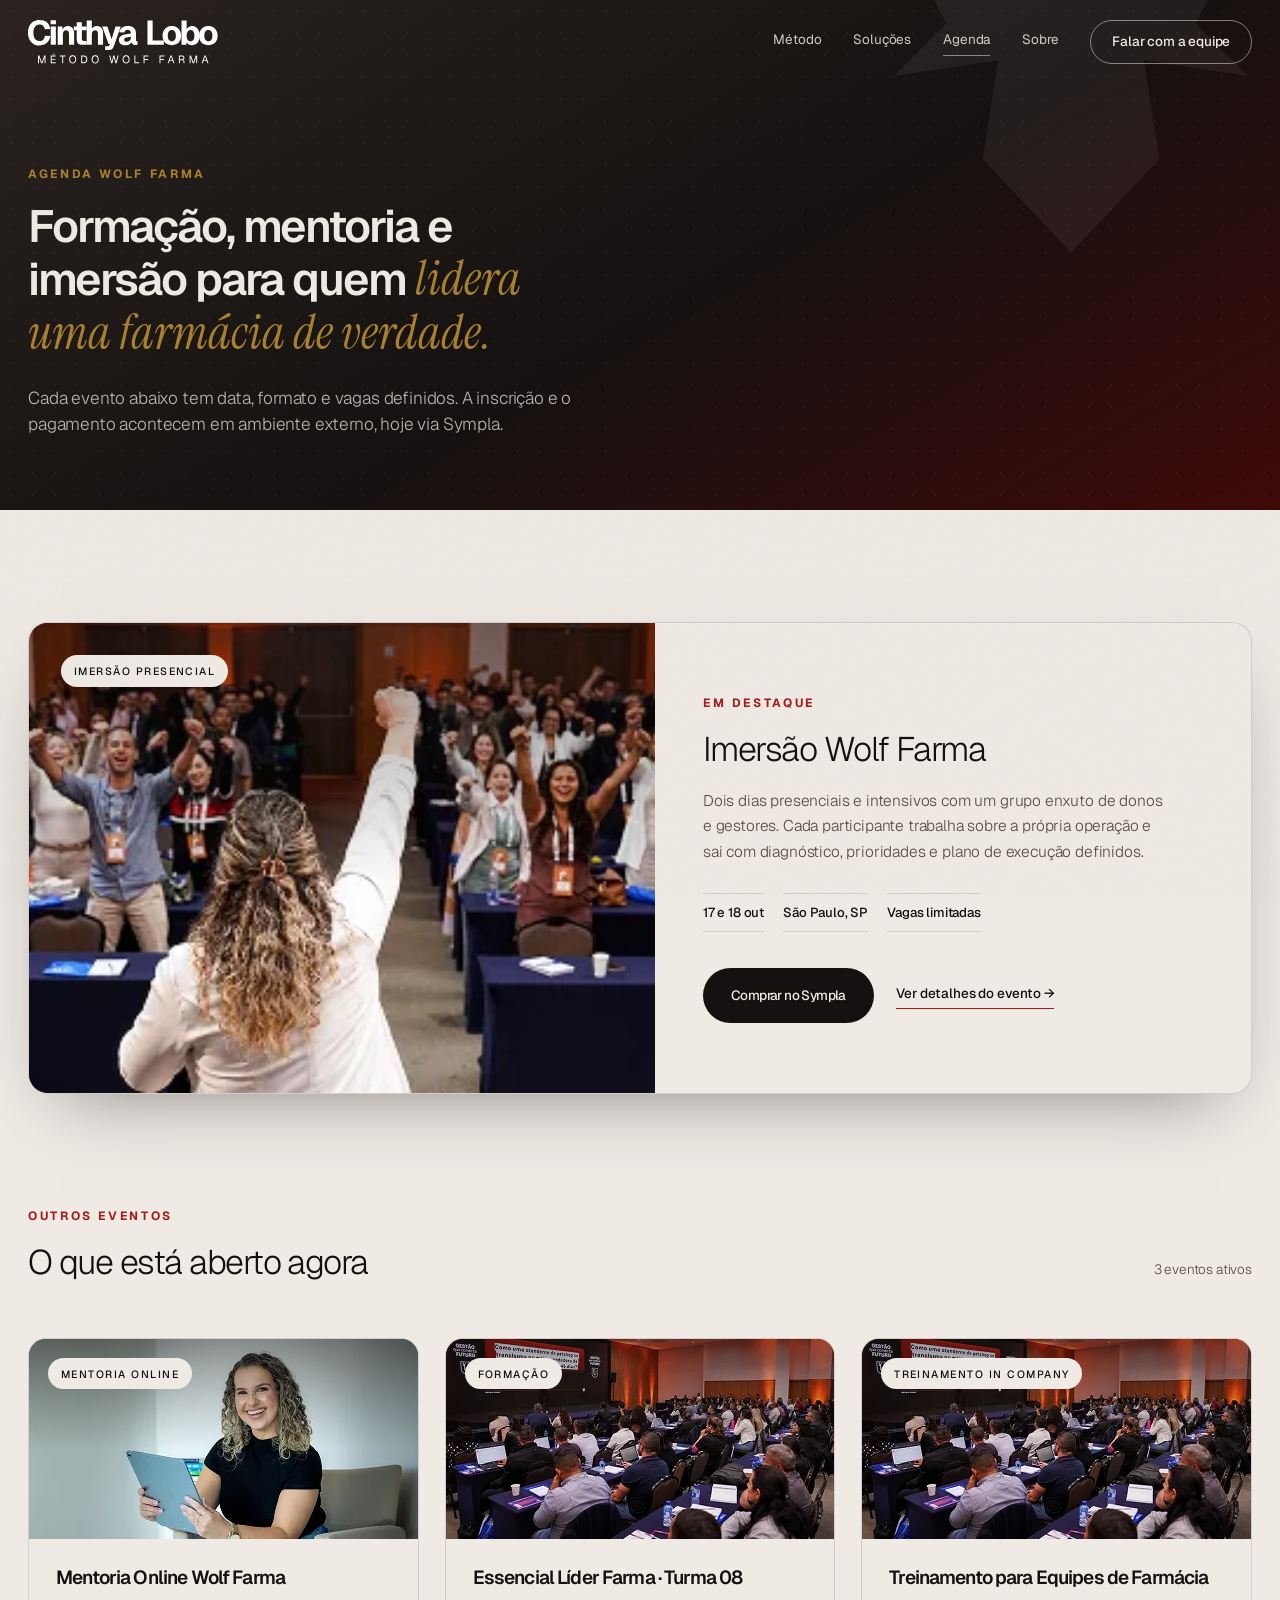
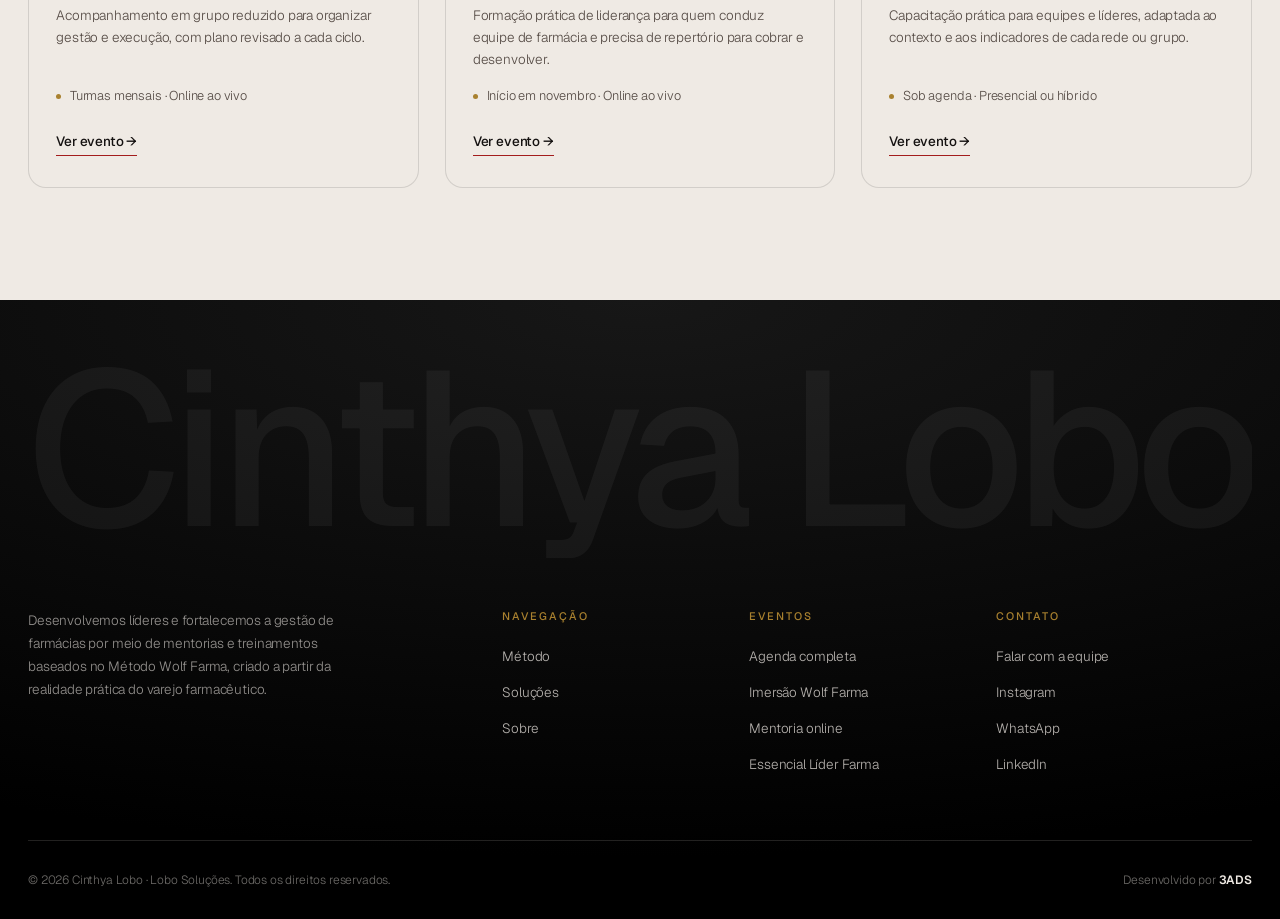
==== commit 3b751819: "Comprime imagens em WebP, reestrutura página de evento e ajusta navegação - Converte todas as imagen" ====
--- a/eventos/index.html
+++ b/eventos/index.html
@@ -65,10 +65,10 @@
       <div class="featured-card" data-reveal>
 
         <div class="featured-banner">
-          <img class="bg" src="../assets/images/product-01.png" alt="Plateia da Imersão Wolf Farma" loading="lazy">
+          <img class="bg" src="../assets/images/product-01.webp" alt="Plateia da Imersão Wolf Farma" loading="lazy">
           <div class="banner-top">
             <span class="badge">Imersão presencial</span>
-            <span class="index-num">01</span>
+            
           </div>
         </div>
 
@@ -85,11 +85,7 @@
 
           <div style="display:flex; gap:1.4rem; align-items:center; flex-wrap:wrap;">
             <!-- Checkout externo: URL definitiva a confirmar (Sympla / Eduzz) -->
-            <a class="btn-ticket" href="https://www.sympla.com.br/" target="_blank" rel="noopener">
-              <span class="notch top"></span><span class="notch bottom"></span>
-              <span class="seg seg-label">Comprar no Sympla</span>
-              <span class="seg seg-icon"></span>
-            </a>
+            <a class="btn btn-ink" href="https://www.sympla.com.br/" target="_blank" rel="noopener">Comprar no Sympla</a>
             <a class="link-arrow" href="imersao-wolf-farma.html">Ver detalhes do evento</a>
           </div>
         </div>
@@ -102,40 +98,18 @@
     <div class="wrap">
       <div class="section-head head-split" data-reveal>
         <div style="max-width:52ch;">
-          <span class="eyebrow">Todos os eventos</span>
+          <span class="eyebrow">Outros eventos</span>
           <h2>O que está aberto agora</h2>
         </div>
-        <span style="font-size:var(--fs-xs); color:var(--ink-soft);">4 eventos ativos</span>
-      </div>
-
-      <!-- Filtros: no CMS real viram as categorias cadastradas -->
-      <div class="filters" data-reveal>
-        <button class="filter active" data-filter="todos">Todos</button>
-        <button class="filter" data-filter="imersao">Imersões</button>
-        <button class="filter" data-filter="mentoria">Mentorias</button>
-        <button class="filter" data-filter="formacao">Formações</button>
-        <button class="filter" data-filter="treinamento">Treinamentos</button>
+        <span style="font-size:var(--fs-xs); color:var(--ink-soft);">3 eventos ativos</span>
       </div>
 
       <div class="events-grid" data-reveal>
 
-        <a class="event-card" data-category="imersao" href="imersao-wolf-farma.html">
-          <div class="card-banner tone-red">
-            <img class="bg" src="../assets/images/product-01.png" alt="Plateia da Imersão Wolf Farma" loading="lazy">
-            <div class="banner-top"><span class="badge">Imersão presencial</span><span class="index-num">01</span></div>
-          </div>
-          <div class="card-body">
-            <h3>Imersão Wolf Farma</h3>
-            <p class="desc">Dois dias intensivos para sair com diagnóstico, prioridades e plano de execução da sua farmácia.</p>
-            <span class="card-date"><span class="dot"></span> 17 e 18 de outubro · São Paulo, SP</span>
-            <span class="card-foot"><span class="link-arrow">Ver evento</span></span>
-          </div>
-        </a>
-
         <a class="event-card" data-category="mentoria" href="imersao-wolf-farma.html">
           <div class="card-banner tone-ink">
-            <img class="bg" src="../assets/images/product-02.png" alt="Cinthya Lobo com tablet na mentoria" loading="lazy">
-            <div class="banner-top"><span class="badge">Mentoria online</span><span class="index-num">02</span></div>
+            <img class="bg" src="../assets/images/product-02.webp" alt="Cinthya Lobo com tablet na mentoria" loading="lazy">
+            <div class="banner-top"><span class="badge">Mentoria online</span></div>
           </div>
           <div class="card-body">
             <h3>Mentoria Online Wolf Farma</h3>
@@ -147,8 +121,8 @@
 
         <a class="event-card" data-category="formacao" href="imersao-wolf-farma.html">
           <div class="card-banner tone-deep">
-            <img class="bg" src="../assets/images/product-03.png" alt="Sala de treinamento do Essencial Líder Farma" loading="lazy">
-            <div class="banner-top"><span class="badge">Formação</span><span class="index-num">03</span></div>
+            <img class="bg" src="../assets/images/product-03.webp" alt="Sala de treinamento do Essencial Líder Farma" loading="lazy">
+            <div class="banner-top"><span class="badge">Formação</span></div>
           </div>
           <div class="card-body">
             <h3>Essencial Líder Farma · Turma 08</h3>
@@ -160,8 +134,8 @@
 
         <a class="event-card" data-category="treinamento" href="imersao-wolf-farma.html">
           <div class="card-banner tone-ink">
-            <img class="bg" src="../assets/images/product-03.png" alt="Sala de treinamento com equipes de farmácia" loading="lazy">
-            <div class="banner-top"><span class="badge">Treinamento in company</span><span class="index-num">04</span></div>
+            <img class="bg" src="../assets/images/product-03.webp" alt="Sala de treinamento com equipes de farmácia" loading="lazy">
+            <div class="banner-top"><span class="badge">Treinamento in company</span></div>
           </div>
           <div class="card-body">
             <h3>Treinamento para Equipes de Farmácia</h3>
@@ -172,8 +146,6 @@
         </a>
 
       </div>
-
-      <p class="empty-state" id="emptyState" style="display:none;">Nenhum evento aberto nesta categoria no momento. <a class="link-arrow" href="../index.html#contato">Entrar na lista de espera</a></p>
     </div>
   </section>
 
@@ -190,7 +162,6 @@
       </div>
       <div class="footer-col">
         <h4>Navegação</h4>
-        <a href="../index.html#cenario">O cenário</a>
         <a href="../index.html#metodo">Método</a>
         <a href="../index.html#solucoes">Soluções</a>
         <a href="../index.html#sobre">Sobre</a>
--- a/assets/styles.css
+++ b/assets/styles.css
@@ -127,11 +127,11 @@
   border-bottom-color:var(--paper-line);
 }
 /* Sobre hero escuro, os itens ficam claros até o header "solidificar" */
-.site-header.over-hero .main-nav a{color:rgba(239,234,228,.85);}
-.site-header.over-hero .brand-logo{filter:invert(1) brightness(1.6);}
-.site-header.over-hero .burger span{background:#EFEAE4;}
-.site-header.over-hero .nav-cta{border-color:rgba(239,234,228,.5); color:#EFEAE4;}
-.site-header.over-hero .nav-cta:hover{background:#EFEAE4; color:var(--ink);}
+.site-header.over-hero:not(.solid) .main-nav a{color:rgba(239,234,228,.85);}
+.site-header.over-hero:not(.solid) .brand-logo{filter:invert(1) brightness(1.6);}
+.site-header.over-hero:not(.solid) .burger span{background:#EFEAE4;}
+.site-header.over-hero:not(.solid) .nav-cta{border-color:rgba(239,234,228,.5); color:#EFEAE4;}
+.site-header.over-hero:not(.solid) .nav-cta:hover{background:#EFEAE4; color:var(--ink);}
 
 .header-row{display:flex; align-items:center; justify-content:space-between; gap:2rem; height:var(--header-h);}
 .brand{display:flex; align-items:center; text-decoration:none; flex:none;}
@@ -186,28 +186,6 @@
 .btn-light:hover{background:#EFEAE4; color:var(--ink); border-color:#EFEAE4;}
 .btn-sm{padding:.7rem 1.3rem;}
 
-/* Botão-ingresso (picotado) — CTA de compra externa */
-.btn-ticket{
-  --notch-bg: var(--paper);
-  display:inline-flex; align-items:stretch; align-self:flex-start;
-  position:relative; text-decoration:none; border-radius:8px;
-  background:var(--ink); color:var(--paper); box-shadow:var(--shadow-s);
-  transition:transform .35s var(--ease), background .3s;
-}
-.btn-ticket:hover{transform:translateY(-3px); background:var(--red);}
-.btn-ticket .seg{padding:.95rem 1.3rem; display:flex; align-items:center;}
-.btn-ticket .seg-label{font-size:var(--fs-xs); font-weight:500; white-space:nowrap;}
-.btn-ticket .seg-icon{border-left:1px dashed rgba(239,234,228,.4);}
-.btn-ticket .seg-icon::before{content:"↗"; font-size:1rem;}
-.btn-ticket .notch{position:absolute; left:calc(100% - 2.75rem); width:12px; height:12px; border-radius:50%; background:var(--notch-bg);}
-.btn-ticket .notch.top{top:-6px;}
-.btn-ticket .notch.bottom{bottom:-6px;}
-.btn-ticket.small .seg{padding:.72rem 1rem;}
-.btn-ticket.small .notch{left:calc(100% - 2.2rem); width:10px; height:10px;}
-.btn-ticket.small .notch.top{top:-5px;}
-.btn-ticket.small .notch.bottom{bottom:-5px;}
-.btn-ticket.on-dim{--notch-bg: var(--paper-2);}
-.btn-ticket.on-dark{--notch-bg: var(--ink);}
 
 .watermark{position:absolute; pointer-events:none; z-index:0;}
 
@@ -373,7 +351,7 @@
 .dark-band .about-body p{color:rgba(239,234,228,.75);}
 .dark-band .credentials{border-top-color:rgba(239,234,228,.14);}
 .dark-band .credentials li{color:rgba(239,234,228,.7); border-bottom-color:rgba(239,234,228,.12);}
-.dark-band .credentials li::before{color:var(--red-bright);}
+.dark-band .credentials .ico{background:rgba(163,29,29,.22); color:var(--red-bright);}
 /* Soluções: base do título em vermelho, destaque claro (padrão do layout) */
 #solucoes h2{color:var(--red-bright);}
 #solucoes h2 .strong{color:var(--paper);}
@@ -475,8 +453,13 @@
 .portrait img{position:absolute; inset:0; width:100%; height:100%; object-fit:cover;}
 .about-body p{color:var(--ink-soft); line-height:1.7; margin-bottom:1.2rem;}
 .credentials{margin:2.5rem 0 0; padding:0; list-style:none; border-top:1px solid var(--paper-line);}
-.credentials li{padding:1rem 0; border-bottom:1px solid var(--paper-line); font-size:var(--fs-xs); color:var(--ink-soft); display:flex; gap:.9rem;}
-.credentials li::before{content:"›"; color:var(--gold); flex:none;}
+.credentials li{padding:.95rem 0; border-bottom:1px solid var(--paper-line); font-size:var(--fs-xs); color:var(--ink-soft); display:flex; align-items:center; gap:1rem;}
+.credentials .ico{
+  width:38px; height:38px; flex:none;
+  display:flex; align-items:center; justify-content:center;
+  background:rgba(163,29,29,.08); border-radius:11px; color:var(--red);
+}
+.credentials .ico svg{width:20px; height:20px;}
 
 /* ---------- Cards de evento ---------- */
 .events-grid{display:grid; grid-template-columns:repeat(3,1fr); gap:1.6rem;}
@@ -500,7 +483,6 @@
 .tone-deep{background:linear-gradient(150deg, var(--red-deep) 0%, var(--ink) 92%);}
 .banner-top{position:relative; z-index:2; display:flex; justify-content:space-between; align-items:flex-start; gap:1rem;}
 .badge{display:inline-block; font-size:.66rem; font-weight:500; letter-spacing:.14em; text-transform:uppercase; color:var(--ink); background:var(--paper); padding:.42rem .8rem; border-radius:100px;}
-.index-num{font-family:var(--serif); font-style:italic; font-size:1.2rem; color:rgba(239,234,228,.6);}
 .banner-ph{position:relative; z-index:2; align-self:flex-start; font-size:.66rem; color:rgba(239,234,228,.7); border:1px dashed rgba(239,234,228,.32); border-radius:100px; padding:.32rem .75rem;}
 .card-body{padding:1.7rem 1.7rem 1.9rem; display:flex; flex-direction:column; gap:.9rem; flex:1;}
 .card-body h3{font-size:var(--fs-h4);}
@@ -604,38 +586,42 @@
 .dev-credit:hover{color:var(--gold);}
 
 /* ---------- Página interna de evento ---------- */
-.event-banner-full{
+/* Hero de post: só breadcrumb, tag e título — sem arte do evento */
+.event-hero-text{
   position:relative; overflow:hidden; color:#EFEAE4;
-  min-height:62svh; display:flex; align-items:flex-end;
-  padding:calc(var(--header-h) + 4rem) 0 3rem;
+  padding:calc(var(--header-h) + 4.5rem) 0 3.5rem;
   background:linear-gradient(150deg, var(--red-bright) 0%, var(--red) 42%, var(--red-deep) 100%);
 }
-.event-banner-full::before{content:""; position:absolute; inset:0; background-image:radial-gradient(rgba(255,255,255,.15) 1px, transparent 1.4px); background-size:22px 22px; opacity:.35;}
-.event-banner-full::after{content:""; position:absolute; inset:0; background:linear-gradient(180deg, rgba(20,17,16,.55) 0%, rgba(20,17,16,.1) 40%, rgba(20,17,16,.6) 100%);}
-.event-banner-full .watermark{right:-10%; bottom:-40%; width:56%; color:rgba(255,255,255,.06); z-index:1;}
-.event-banner-full .inner{position:relative; z-index:3;}
-.event-banner-full h1{max-width:16ch;}
+.event-hero-text::before{content:""; position:absolute; inset:0; background-image:radial-gradient(rgba(255,255,255,.15) 1px, transparent 1.4px); background-size:22px 22px; opacity:.35;}
+.event-hero-text::after{content:""; position:absolute; inset:0; background:linear-gradient(180deg, rgba(20,17,16,.45) 0%, rgba(20,17,16,.08) 45%, rgba(20,17,16,.45) 100%);}
+.event-hero-text .watermark{right:-8%; bottom:-70%; width:46%; color:rgba(255,255,255,.06); z-index:1;}
+.event-hero-text .inner{position:relative; z-index:3;}
+.event-hero-text h1{max-width:18ch; margin:0;}
 .breadcrumb{font-size:var(--fs-xs); color:rgba(239,234,228,.65); margin-bottom:1.6rem;}
 .breadcrumb a{text-decoration:none; border-bottom:1px solid rgba(239,234,228,.35);}
 .breadcrumb a:hover{border-bottom-color:#EFEAE4;}
-.event-meta-inline{display:flex; gap:1.6rem; flex-wrap:wrap; margin-top:1.8rem; font-size:var(--fs-xs); color:rgba(239,234,228,.8);}
-.event-meta-inline span{display:flex; align-items:center; gap:.5rem;}
-.event-meta-inline .dot{width:5px; height:5px; border-radius:50%; background:var(--gold);}
-
-.event-layout{display:grid; grid-template-columns:1.6fr .8fr; gap:4rem; padding:4.5rem 0 7rem; align-items:start;}
+
+/* Corpo do post: coluna única com largura de leitura */
+.event-article{max-width:768px; margin:0 auto; padding:3.5rem 0 6rem;}
+.event-figure{margin:0 0 3rem;}
+.event-figure img{
+  width:100%; height:clamp(230px, 34vw, 400px); object-fit:cover;
+  border-radius:var(--radius); box-shadow:var(--shadow-s);
+}
+.event-figure figcaption{margin-top:.85rem; font-size:.75rem; color:var(--ink-soft);}
 .event-content .summary{font-size:var(--fs-body); line-height:1.6; color:var(--ink); padding-bottom:2rem; border-bottom:1px solid var(--paper-line);}
 .event-content h2{font-size:var(--fs-h3); margin:3rem 0 1.1rem;}
 .event-content p{color:var(--ink-soft); line-height:1.7; margin-bottom:1.2rem; font-size:var(--fs-sm);}
 .event-content ul{padding:0; list-style:none; margin:0;}
 .event-content ul li{padding:.85rem 0; border-bottom:1px solid var(--paper-line); color:var(--ink-soft); display:flex; gap:.9rem; font-size:var(--fs-sm);}
 .event-content ul li::before{content:"—"; color:var(--gold); flex:none;}
-.event-aside{position:sticky; top:calc(var(--header-h) + 1.5rem); border:1px solid var(--paper-line); border-radius:var(--radius); padding:2rem; background:var(--paper-2);}
-.event-aside h3{font-size:var(--fs-h4); margin-bottom:1.4rem;}
-.aside-row{display:flex; flex-direction:column; gap:.25rem; padding:.95rem 0; border-top:1px solid var(--paper-line);}
-.aside-row .k{font-size:.68rem; letter-spacing:.14em; text-transform:uppercase; color:var(--ink-soft);}
-.aside-row .v{font-size:var(--fs-sm); font-weight:500;}
-.aside-cta{margin-top:1.8rem;}
-.aside-note{margin-top:1.1rem; font-size:.72rem; color:var(--ink-soft); line-height:1.55;}
+
+/* Link de inscrição escrito dentro do texto da descrição */
+.text-link{
+  color:var(--red-bright); font-weight:500; text-decoration:none;
+  border-bottom:1px solid var(--red-bright); transition:color .3s, border-color .3s;
+}
+.text-link:hover{color:var(--ink); border-bottom-color:var(--ink);}
 
 /* ---------- Responsivo ---------- */
 @media (max-width:1024px){
@@ -644,8 +630,6 @@
   .events-grid{grid-template-columns:repeat(2,1fr);}
   .testimonials{grid-template-columns:1fr;}
   .footer-top{grid-template-columns:1fr 1fr; gap:2.4rem;}
-  .event-layout{grid-template-columns:1fr; gap:2.8rem;}
-  .event-aside{position:static;}
 }
 @media (max-width:920px){
   .hero-full{
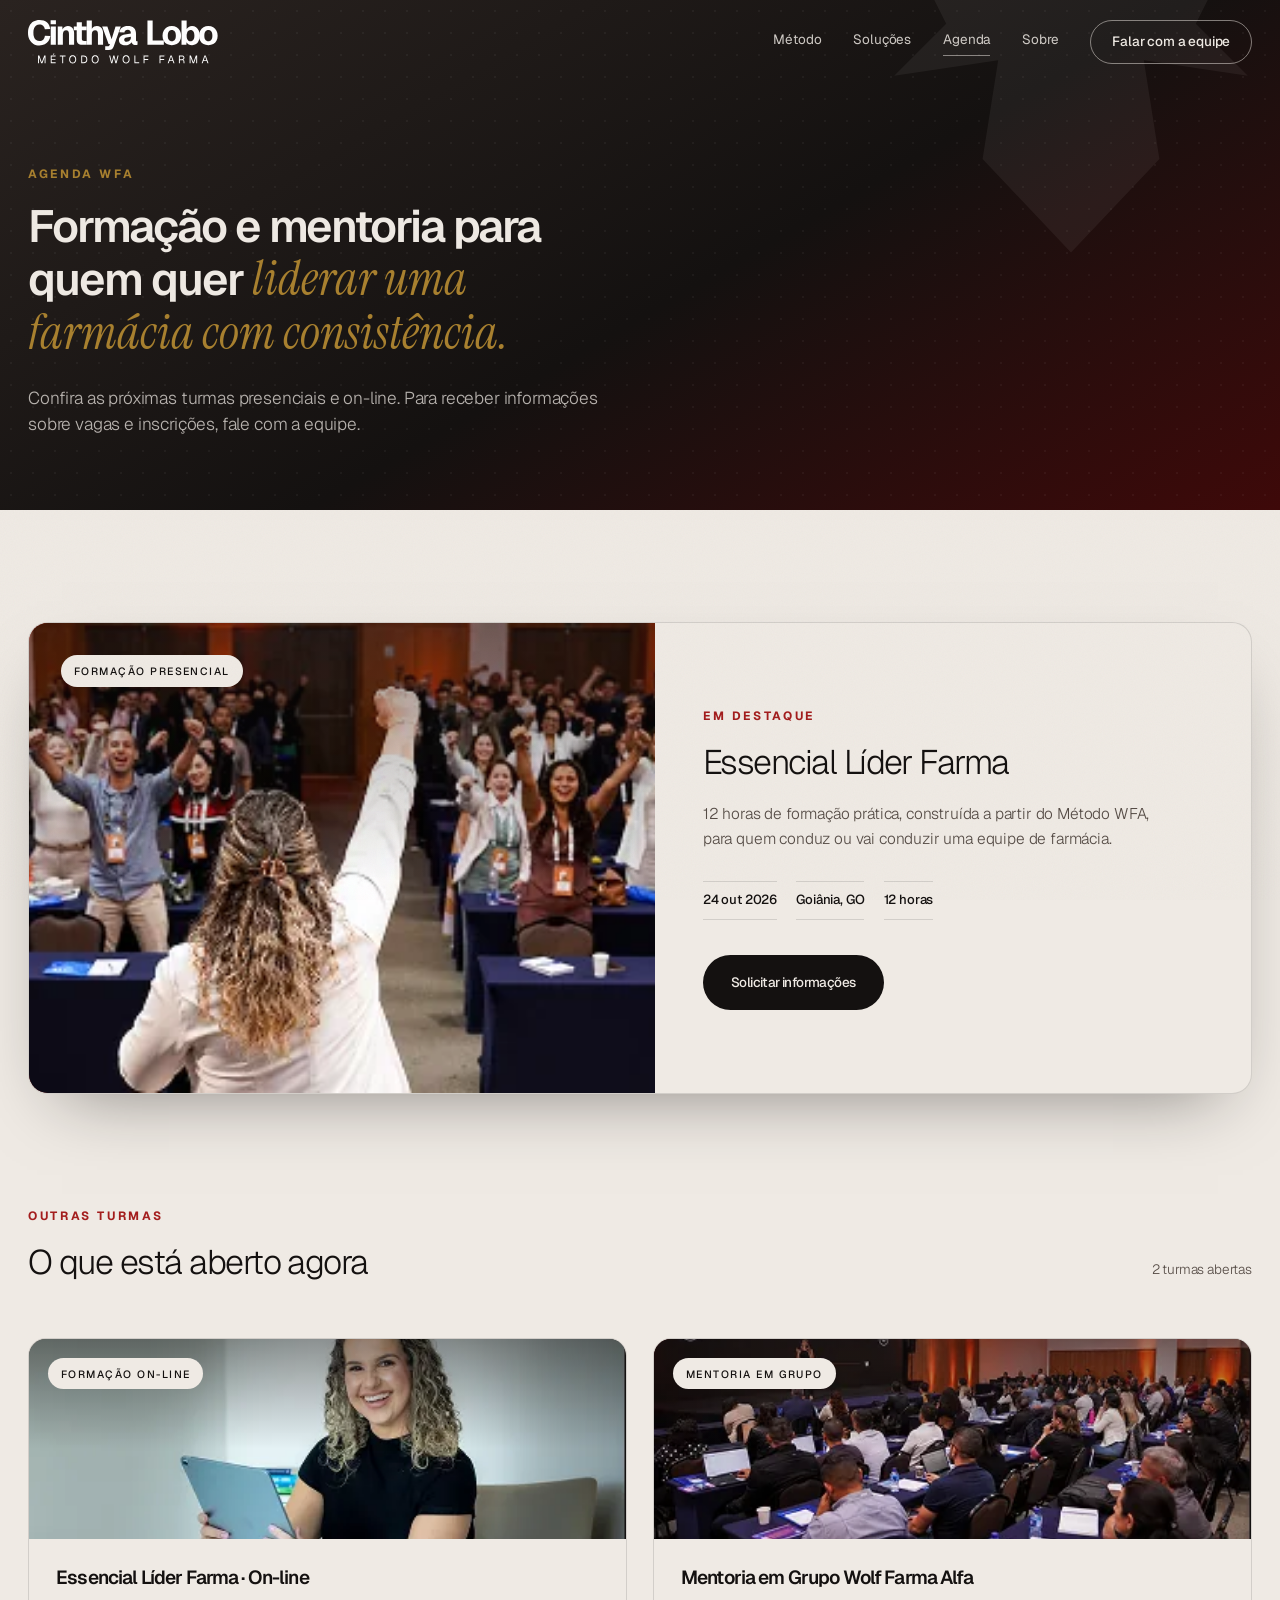
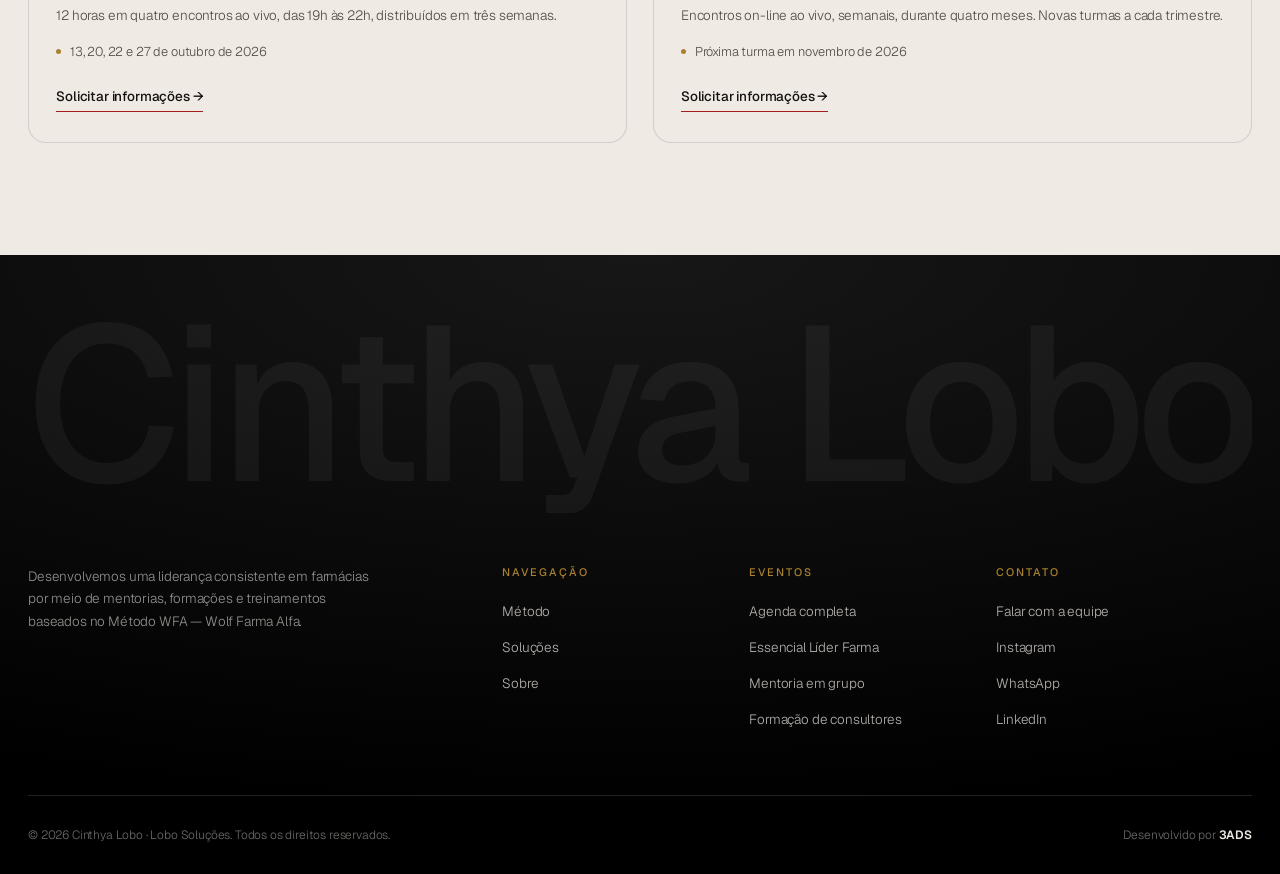
==== commit 7bd9a9ef: "Atualiza LP com ajustes da cliente" ====
--- a/eventos/index.html
+++ b/eventos/index.html
@@ -3,8 +3,8 @@
 <head>
 <meta charset="UTF-8">
 <meta name="viewport" content="width=device-width, initial-scale=1.0">
-<title>Agenda de eventos — Cinthya Lobo · Método Wolf Farma</title>
-<meta name="description" content="Imersões, mentorias e formações do Método Wolf Farma com data aberta. Inscrições em ambiente externo.">
+<title>Agenda — Cinthya Lobo · Método WFA</title>
+<meta name="description" content="Próximas turmas do Essencial Líder Farma e da Mentoria em Grupo Wolf Farma Alfa.">
 <link rel="icon" href="data:image/svg+xml,%3Csvg xmlns='http://www.w3.org/2000/svg' viewBox='0 0 100 100'%3E%3Crect width='100' height='100' rx='18' fill='%23141110'/%3E%3Cpath d='M50 8 L61 20 L84 14 L74 34 L84 44 L64 41 L67 60 L50 78 L33 60 L36 41 L16 44 L26 34 L16 14 L39 20 Z' fill='%23A31D1D'/%3E%3C/svg%3E">
 <link rel="preconnect" href="https://fonts.googleapis.com">
 <link rel="preconnect" href="https://fonts.gstatic.com" crossorigin>
@@ -36,7 +36,7 @@
 
   <nav class="mobile-nav" id="mobileNav" aria-label="Navegação mobile">
     <div class="wrap inner">
-      <a href="../index.html#metodo">Método Wolf Farma</a>
+      <a href="../index.html#metodo">Método WFA</a>
       <a href="../index.html#solucoes">Soluções</a>
       <a href="index.html">Agenda de eventos</a>
       <a href="../index.html#sobre">Sobre a Cinthya</a>
@@ -53,9 +53,9 @@
       <path d="M50 8 L61 20 L84 14 L74 34 L84 44 L64 41 L67 60 L50 78 L33 60 L36 41 L16 44 L26 34 L16 14 L39 20 Z" fill="currentColor"/>
     </svg>
     <div class="wrap inner">
-      <span class="eyebrow on-dark">Agenda Wolf Farma</span>
-      <h1>Formação, mentoria e imersão para quem <span class="hl light">lidera uma farmácia de verdade.</span></h1>
-      <p class="lead">Cada evento abaixo tem data, formato e vagas definidos. A inscrição e o pagamento acontecem em ambiente externo, hoje via Sympla.</p>
+      <span class="eyebrow on-dark">Agenda WFA</span>
+      <h1>Formação e mentoria para quem quer <span class="hl light">liderar uma farmácia com consistência.</span></h1>
+      <p class="lead">Confira as próximas turmas presenciais e on-line. Para receber informações sobre vagas e inscrições, fale com a equipe.</p>
     </div>
   </section>
 
@@ -65,28 +65,26 @@
       <div class="featured-card" data-reveal>
 
         <div class="featured-banner">
-          <img class="bg" src="../assets/images/product-01.webp" alt="Plateia da Imersão Wolf Farma" loading="lazy">
+          <img class="bg" src="../assets/images/product-01.webp" alt="Turma presencial do Essencial Líder Farma" loading="lazy">
           <div class="banner-top">
-            <span class="badge">Imersão presencial</span>
+            <span class="badge">Formação presencial</span>
             
           </div>
         </div>
 
         <div class="featured-panel">
           <span class="eyebrow">Em destaque</span>
-          <h2>Imersão Wolf Farma</h2>
-          <p class="desc">Dois dias presenciais e intensivos com um grupo enxuto de donos e gestores. Cada participante trabalha sobre a própria operação e sai com diagnóstico, prioridades e plano de execução definidos.</p>
+          <h2>Essencial Líder Farma</h2>
+          <p class="desc">12 horas de formação prática, construída a partir do Método WFA, para quem conduz ou vai conduzir uma equipe de farmácia.</p>
 
           <div class="meta-row">
-            <span class="meta-chip"><strong>17 e 18 out</strong></span>
-            <span class="meta-chip"><strong>São Paulo, SP</strong></span>
-            <span class="meta-chip"><strong>Vagas limitadas</strong></span>
+            <span class="meta-chip"><strong>24 out 2026</strong></span>
+            <span class="meta-chip"><strong>Goiânia, GO</strong></span>
+            <span class="meta-chip"><strong>12 horas</strong></span>
           </div>
 
           <div style="display:flex; gap:1.4rem; align-items:center; flex-wrap:wrap;">
-            <!-- Checkout externo: URL definitiva a confirmar (Sympla / Eduzz) -->
-            <a class="btn btn-ink" href="https://www.sympla.com.br/" target="_blank" rel="noopener">Comprar no Sympla</a>
-            <a class="link-arrow" href="imersao-wolf-farma.html">Ver detalhes do evento</a>
+            <a class="btn btn-ink" href="../index.html#contato">Solicitar informações</a>
           </div>
         </div>
       </div>
@@ -98,50 +96,37 @@
     <div class="wrap">
       <div class="section-head head-split" data-reveal>
         <div style="max-width:52ch;">
-          <span class="eyebrow">Outros eventos</span>
+          <span class="eyebrow">Outras turmas</span>
           <h2>O que está aberto agora</h2>
         </div>
-        <span style="font-size:var(--fs-xs); color:var(--ink-soft);">3 eventos ativos</span>
+        <span style="font-size:var(--fs-xs); color:var(--ink-soft);">2 turmas abertas</span>
       </div>
 
-      <div class="events-grid" data-reveal>
+      <div class="events-grid cols-2" data-reveal>
 
-        <a class="event-card" data-category="mentoria" href="imersao-wolf-farma.html">
+        <a class="event-card" data-category="formacao" href="../index.html#contato">
           <div class="card-banner tone-ink">
-            <img class="bg" src="../assets/images/product-02.webp" alt="Cinthya Lobo com tablet na mentoria" loading="lazy">
-            <div class="banner-top"><span class="badge">Mentoria online</span></div>
+            <img class="bg" src="../assets/images/product-02.webp" alt="Cinthya Lobo conduzindo formação on-line" loading="lazy">
+            <div class="banner-top"><span class="badge">Formação on-line</span></div>
           </div>
           <div class="card-body">
-            <h3>Mentoria Online Wolf Farma</h3>
-            <p class="desc">Acompanhamento em grupo reduzido para organizar gestão e execução, com plano revisado a cada ciclo.</p>
-            <span class="card-date"><span class="dot"></span> Turmas mensais · Online ao vivo</span>
-            <span class="card-foot"><span class="link-arrow">Ver evento</span></span>
+            <h3>Essencial Líder Farma · On-line</h3>
+            <p class="desc">12 horas em quatro encontros ao vivo, das 19h às 22h, distribuídos em três semanas.</p>
+            <span class="card-date"><span class="dot"></span> 13, 20, 22 e 27 de outubro de 2026</span>
+            <span class="card-foot"><span class="link-arrow">Solicitar informações</span></span>
           </div>
         </a>
 
-        <a class="event-card" data-category="formacao" href="imersao-wolf-farma.html">
+        <a class="event-card" data-category="mentoria" href="../index.html#contato">
           <div class="card-banner tone-deep">
-            <img class="bg" src="../assets/images/product-03.webp" alt="Sala de treinamento do Essencial Líder Farma" loading="lazy">
-            <div class="banner-top"><span class="badge">Formação</span></div>
+            <img class="bg" src="../assets/images/product-03.webp" alt="Encontro da Mentoria em Grupo Wolf Farma Alfa" loading="lazy">
+            <div class="banner-top"><span class="badge">Mentoria em grupo</span></div>
           </div>
           <div class="card-body">
-            <h3>Essencial Líder Farma · Turma 08</h3>
-            <p class="desc">Formação prática de liderança para quem conduz equipe de farmácia e precisa de repertório para cobrar e desenvolver.</p>
-            <span class="card-date"><span class="dot"></span> Início em novembro · Online ao vivo</span>
-            <span class="card-foot"><span class="link-arrow">Ver evento</span></span>
-          </div>
-        </a>
-
-        <a class="event-card" data-category="treinamento" href="imersao-wolf-farma.html">
-          <div class="card-banner tone-ink">
-            <img class="bg" src="../assets/images/product-03.webp" alt="Sala de treinamento com equipes de farmácia" loading="lazy">
-            <div class="banner-top"><span class="badge">Treinamento in company</span></div>
-          </div>
-          <div class="card-body">
-            <h3>Treinamento para Equipes de Farmácia</h3>
-            <p class="desc">Capacitação prática para equipes e líderes, adaptada ao contexto e aos indicadores de cada rede ou grupo.</p>
-            <span class="card-date"><span class="dot"></span> Sob agenda · Presencial ou híbrido</span>
-            <span class="card-foot"><span class="link-arrow">Ver evento</span></span>
+            <h3>Mentoria em Grupo Wolf Farma Alfa</h3>
+            <p class="desc">Encontros on-line ao vivo, semanais, durante quatro meses. Novas turmas a cada trimestre.</p>
+            <span class="card-date"><span class="dot"></span> Próxima turma em novembro de 2026</span>
+            <span class="card-foot"><span class="link-arrow">Solicitar informações</span></span>
           </div>
         </a>
 
@@ -153,12 +138,17 @@
 
 <footer class="site-footer">
   <div class="wrap">
-    <svg class="footer-watermark" viewBox="0 0 1240 205" preserveAspectRatio="xMidYMid meet" aria-hidden="true">
-      <text x="620" y="172" text-anchor="middle">Cinthya Lobo</text>
-    </svg>
+    <div class="footer-watermark" aria-hidden="true">
+      <svg class="footer-watermark-layer footer-watermark-base" viewBox="0 0 1240 205" preserveAspectRatio="xMidYMid meet">
+        <text x="620" y="172" text-anchor="middle">Cinthya Lobo</text>
+      </svg>
+      <svg class="footer-watermark-layer footer-watermark-light" viewBox="0 0 1240 205" preserveAspectRatio="xMidYMid meet">
+        <text x="620" y="172" text-anchor="middle">Cinthya Lobo</text>
+      </svg>
+    </div>
     <div class="footer-top">
       <div class="footer-brand">
-        <p>Desenvolvemos líderes e fortalecemos a gestão de farmácias por meio de mentorias e treinamentos baseados no Método Wolf Farma, criado a partir da realidade prática do varejo farmacêutico.</p>
+        <p>Desenvolvemos uma liderança consistente em farmácias por meio de mentorias, formações e treinamentos baseados no Método WFA — Wolf Farma Alfa.</p>
       </div>
       <div class="footer-col">
         <h4>Navegação</h4>
@@ -169,9 +159,9 @@
       <div class="footer-col">
         <h4>Eventos</h4>
         <a href="index.html">Agenda completa</a>
-        <a href="imersao-wolf-farma.html">Imersão Wolf Farma</a>
-        <a href="index.html">Mentoria online</a>
         <a href="index.html">Essencial Líder Farma</a>
+        <a href="index.html">Mentoria em grupo</a>
+        <a href="../index.html#contato">Formação de consultores</a>
       </div>
       <div class="footer-col">
         <h4>Contato</h4>
--- a/assets/styles.css
+++ b/assets/styles.css
@@ -1,5 +1,5 @@
 /* =========================================================
-   Cinthya Lobo · Método Wolf Farma — Protótipo
+   Cinthya Lobo · Método WFA — Protótipo
    Design system compartilhado (site one page + CMS de eventos)
    Escala tipográfica baseada na referência Orixo:
    H1 80/88 · H2 40/48 · H3 30/36 · corpo 20/30 · ls -0.4px
@@ -193,7 +193,10 @@
    HERO FULL IMAGE — tema claro, foto da Cinthya à direita
    ========================================================= */
 /* Fundo claro atrás dos cantos arredondados, para casar com a seção seguinte */
-.hero-wrap{background:var(--paper);}
+/* As faixas diagonais são de propósito mais largas que a tela (112vw), para
+   cobrirem a borda mesmo rotacionadas. Recorta só na horizontal: `clip` deixa
+   o eixo vertical em `visible`, então a ponta da faixa continua sangrando. */
+.hero-wrap{background:var(--paper); overflow-x:clip;}
 .hero-full{
   position:relative;
   min-height:clamp(560px, 50vw, 820px);
@@ -204,6 +207,7 @@
   background:#F2F0EE;
 }
 .hero-media{position:absolute; inset:0; z-index:0;}
+.hero-media picture{display:block; width:100%; height:100%;}
 .hero-media img{width:100%; height:100%; object-fit:cover; object-position:center 30%;}
 /* Véu claro à esquerda para garantir a leitura do texto sobre a foto */
 .hero-full::after{
@@ -323,7 +327,7 @@
 .quote-inner cite{display:block; margin-top:1.5rem; font-style:normal; font-size:.62rem; letter-spacing:.22em; text-transform:uppercase; color:rgba(169,129,47,.75);}
 
 /* ---------- Método (pilares) ---------- */
-.pillars{display:grid; grid-template-columns:repeat(5,1fr); gap:16px;}
+.pillars{display:grid; grid-template-columns:repeat(3,1fr); gap:16px;}
 .pillar{
   background:#fff; border:1px solid var(--paper-line); border-radius:var(--radius);
   padding:26px 22px;
@@ -439,6 +443,11 @@
 .fit-card.no li:last-child{border-bottom:0;}
 .fit-card.no li::before{content:"✕"; color:var(--gold);}
 .fit-card.no .fit-ico{background:rgba(239,234,228,.1); color:var(--gold);}
+.fit-card.scale{background:var(--ink); color:var(--paper);}
+.fit-card.scale li{color:rgba(239,234,228,.75); border-bottom:1px solid rgba(239,234,228,.12);}
+.fit-card.scale li:last-child{border-bottom:0;}
+.fit-card.scale li::before{content:"✓"; color:var(--gold);}
+.fit-card.scale .fit-ico{background:rgba(239,234,228,.1); color:var(--gold);}
 .fit-note{
   margin-top:auto; padding-top:1.5rem;
   font-size:var(--fs-xs); line-height:1.7; color:rgba(239,234,228,.6);
@@ -526,7 +535,7 @@
 .empty-state{padding:3rem 0; color:var(--ink-soft); font-size:var(--fs-sm);}
 
 /* ---------- Depoimentos ---------- */
-.testimonials{display:grid; grid-template-columns:repeat(3,1fr); gap:1.6rem;}
+.testimonials{display:grid; grid-template-columns:repeat(2,1fr); gap:1.6rem; max-width:900px; margin-inline:auto;}
 .testimonial{border:1px solid var(--paper-line); border-radius:var(--radius); padding:2.2rem; background:var(--paper); display:flex; flex-direction:column; gap:1.3rem;}
 .testimonial .qm{font-family:var(--serif); font-style:italic; font-size:3rem; line-height:.5; color:var(--red-bright);}
 .testimonial p{font-size:var(--fs-sm); line-height:1.7; color:var(--ink-soft); flex:1;}
@@ -564,18 +573,41 @@
   background:radial-gradient(120% 90% at 50% 0%, #171717 0%, #000 100%);
   color:var(--paper); padding:3.5rem 0 1.8rem; position:relative; overflow:hidden;
 }
-/* Nome gigante em marca d'água — SVG com textLength trava o texto
-   exatamente na largura da seção em qualquer viewport */
+/* Nome gigante em marca d'água com uma segunda camada que é revelada
+   suavemente ao redor do cursor. */
 .footer-watermark{
-  display:block; width:100%; height:auto;
+  --footer-light-x:50%;
+  --footer-light-y:50%;
+  position:relative; width:100%; aspect-ratio:1240 / 205;
   user-select:none; pointer-events:none;
   margin-bottom:clamp(2rem, 4vw, 3.5rem);
+}
+.footer-watermark-layer{
+  position:absolute; inset:0; display:block;
+  width:100%; height:100%;
 }
 .footer-watermark text{
   font-family:var(--sans);
   font-size:222px; font-weight:500; letter-spacing:-.045em;
   fill:rgba(239,234,228,.05);
 }
+.footer-watermark-light{
+  opacity:0;
+  -webkit-mask-image:radial-gradient(
+    circle clamp(120px, 18vw, 260px) at var(--footer-light-x) var(--footer-light-y),
+    #000 0%, rgba(0,0,0,.88) 28%, rgba(0,0,0,.35) 58%, transparent 78%
+  );
+  mask-image:radial-gradient(
+    circle clamp(120px, 18vw, 260px) at var(--footer-light-x) var(--footer-light-y),
+    #000 0%, rgba(0,0,0,.88) 28%, rgba(0,0,0,.35) 58%, transparent 78%
+  );
+  transition:opacity .55s ease;
+}
+.footer-watermark-light text{
+  fill:rgba(239,234,228,.34);
+  filter:drop-shadow(0 0 18px rgba(239,234,228,.16));
+}
+.site-footer.has-pointer-light .footer-watermark-light{opacity:1;}
 .footer-top{position:relative; z-index:1; display:grid; grid-template-columns:1.5fr .7fr .7fr .9fr; gap:3rem; padding-bottom:3.2rem; border-bottom:1px solid rgba(239,234,228,.14);}
 .footer-brand p{color:rgba(239,234,228,.6); font-size:var(--fs-xs); line-height:1.7; max-width:38ch;}
 .footer-col h4{font-size:.68rem; letter-spacing:.18em; text-transform:uppercase; color:var(--gold); margin:0 0 1.3rem; font-weight:500;}
@@ -585,6 +617,10 @@
 .dev-credit{color:var(--paper); font-weight:600; text-decoration:none;}
 .dev-credit:hover{color:var(--gold);}
 
+@media (prefers-reduced-motion:reduce), (hover:none), (pointer:coarse){
+  .footer-watermark-light{display:none;}
+}
+
 /* ---------- Página interna de evento ---------- */
 /* Hero de post: só breadcrumb, tag e título — sem arte do evento */
 .event-hero-text{
@@ -632,15 +668,25 @@
   .footer-top{grid-template-columns:1fr 1fr; gap:2.4rem;}
 }
 @media (max-width:920px){
+  /* No mobile a foto sai do fundo e vira um bloco no topo, com o texto
+     centralizado abaixo — nada de texto sobre a imagem, então o véu sai. */
   .hero-full{
-    min-height:auto; padding:130px 0 96px;
+    min-height:auto; display:block;
+    padding:calc(var(--header-h) + 10px) 0 72px;
     border-bottom-left-radius:40px; border-bottom-right-radius:40px;
   }
-  /* Em telas estreitas a foto vira fundo à direita; o véu cobre mais para manter a leitura */
-  .hero-media img{object-position:78% 30%;}
-  .hero-full::after{background:linear-gradient(180deg, rgba(242,240,238,.94) 0%, rgba(242,240,238,.86) 55%, rgba(242,240,238,.55) 100%);}
-  .hero-content{max-width:none;}
+  .hero-media{position:static; margin-bottom:.5rem;}
+  .hero-media picture{height:auto;}
+  /* 500px é a largura natural do arquivo — acima disso a foto perde nitidez */
+  .hero-media img{
+    height:auto; object-fit:contain; object-position:center bottom;
+    max-width:500px; margin-inline:auto;
+  }
+  .hero-full::after{display:none;}
+  .hero-content{max-width:none; text-align:center;}
+  .hero-full h1{margin-top:14px;}
   .hero-full .lead{max-width:none;}
+  .hero-actions{justify-content:center; margin-top:26px;}
   .main-nav, .nav-cta{display:none;}
   .burger{display:flex;}
   .mobile-nav{display:flex;}
